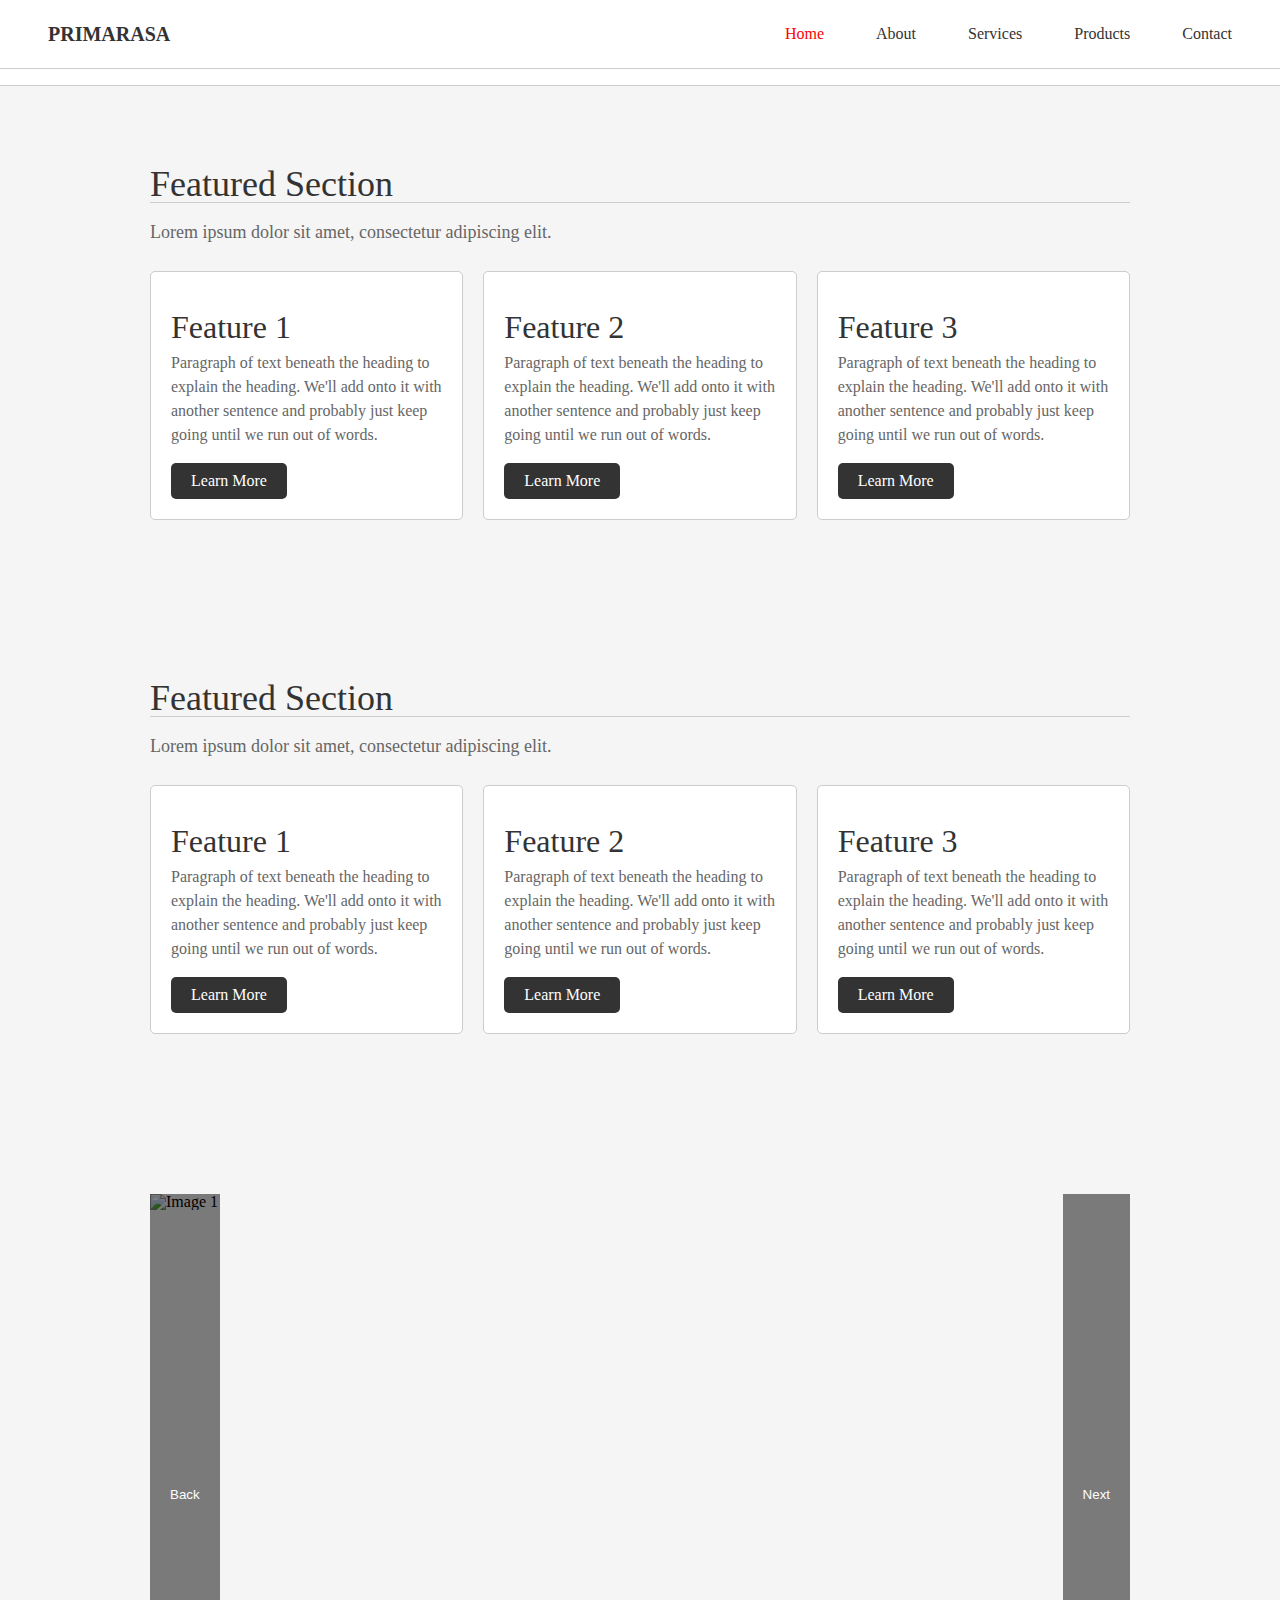
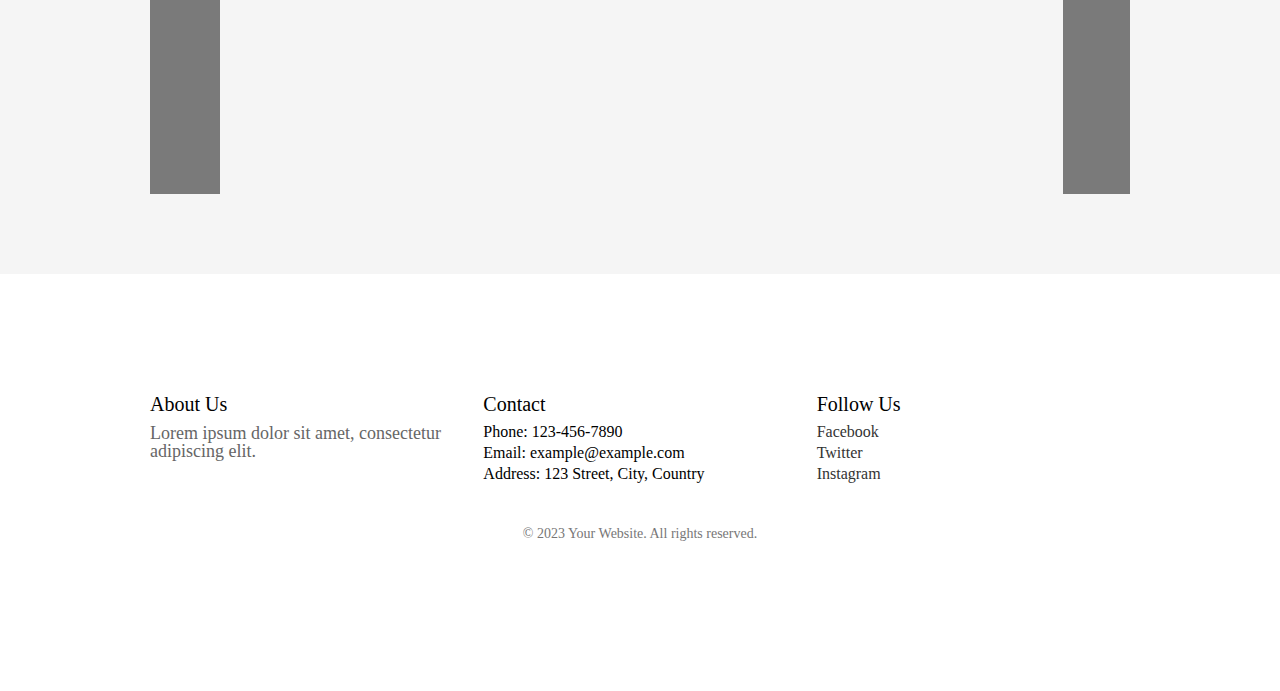
==== index.html @ 924fdeb0 "Added homepage and about page" ====
<!DOCTYPE html>
<html lang="en">
<head>
  <meta charset="UTF-8">
  <meta http-equiv="X-UA-Compatible" content="IE=edge">
  <meta name="viewport" content="width=device-width, initial-scale=1.0">
  <link rel="stylesheet" href="./css/reset.css">
  <link rel="stylesheet" href="./css/styles.css">
  <title>Primarasa - Bakery & Pastry Since 1986</title>
</head>
<body>
  <nav class="navbar">
    <a class="navbar-logo" href="index.html">Primarasa</a>
    <ul>
      <li><a href="index.html">Home</a></li>
      <li><a href="./public/about.html">About</a></li>
      <li class="dropdown">
        <a href="#" class="dropdown-toggle" data-dropdown="menu1">Services</a>
        <div id="menu1" class="dropdown-content">
          <a href="#">Service 1</a>
          <a href="#">Service 2</a>
          <a href="#">Service 3</a>
        </div>
      </li>
      <li class="dropdown">
        <a href="#" class="dropdown-toggle" data-dropdown="menu2">Products</a>
        <div id="menu2" class="dropdown-content">
          <a href="#">Product 1</a>
          <a href="#">Product 2</a>
          <a href="#">Product 3</a>
        </div>
      </li>
      <li><a href="#">Contact</a></li>
    </ul>
    <div class="navbar-toggle">
      <span class="hamburger-icon" data-dropdown="menu3">&#9776;</span>
    </div>
    <div id="menu3" class="sidebar">
      <div class="sidebar-header">
        <a class="navbar-logo" href="#">Primarasa</a>
        <div class="navbar-toggle">
          <span class="hamburger-icon" data-dropdown="menu3">&times;</span>
        </div>
      </div>
      <ul>
        <li><a href="index.html">Home</a></li>
        <li><a href="./public/about.html">About</a></li>
        <li class="dropdown">
          <a href="#" class="dropdown-toggle" data-dropdown="menu4">Services</a>
          <div id="menu4" class="dropdown-content">
            <a href="#">Service 1</a>
            <a href="#">Service 2</a>
            <a href="#">Service 3</a>
          </div>
        </li>
        <li class="dropdown">
          <a href="#" class="dropdown-toggle" data-dropdown="menu5">Products</a>
          <div id="menu5" class="dropdown-content">
            <a href="#">Product 1</a>
            <a href="#">Product 2</a>
            <a href="#">Product 3</a>
          </div>
        </li>
        <li><a href="#">Contact</a></li>
      </ul>
    </div>
    <div class="off-canvas-backdrop"></div>
  </nav>
  
  <header class="hero-main">
    <div class="hero-content">
      <img src="https://images.tokopedia.net/img/cache/1200/BgtCLw/2021/2/8/c75ee833-b52e-4896-9f92-e056d6e3d5ec.jpg.webp?ect=4g" alt="" width="100%">
    </div>
  </header>
  
  <section class="featured">
    <div class="container">
      <h2>Featured Section</h2>
      <p>Lorem ipsum dolor sit amet, consectetur adipiscing elit.</p>
      
      <div class="features">
        <div class="feature">
          <img src="https://lh3.googleusercontent.com/u/0/drive-viewer/AFGJ81qc4pujYxbCPVZnRxD5P8umbTnAYpby5znCToqYrdC-KS8hP-ahbTEcOyW-k0RCCIKRbz9NAb8EruG21DTFJDgPr8Tw=w2486-h1500" alt="">
          <h3>Feature 1</h3>
          <p>Paragraph of text beneath the heading to explain the heading. We'll add onto it with another sentence and probably just keep going until we run out of words.</p>
          <a href="#" class="btn">Learn More</a>
        </div>
        <div class="feature">
          <img src="https://lh3.google.com/u/0/d/1FBrJnxvM7X_oGpcRp8sDLv17hNxdRBRO=w2486-h1500-iv2" alt="">
          <h3>Feature 2</h3>
          <p>Paragraph of text beneath the heading to explain the heading. We'll add onto it with another sentence and probably just keep going until we run out of words.</p>
          <a href="#" class="btn">Learn More</a>
        </div>
        <div class="feature">
          <img src="https://lh3.google.com/u/0/d/1nt_GOTtl8cL1nrjYyyA0d4Zu1_iz83Qb=w1414-h1500-iv2" alt="">
          <h3>Feature 3</h3>
          <p>Paragraph of text beneath the heading to explain the heading. We'll add onto it with another sentence and probably just keep going until we run out of words.</p>
          <a href="#" class="btn">Learn More</a>
        </div>
      </div>
    </div>
  </section>
  
  <section class="featured">
    <div class="container">
      <h2>Featured Section</h2>
      <p>Lorem ipsum dolor sit amet, consectetur adipiscing elit.</p>
      
      <div class="features">
        <div class="feature">
          <img src="https://lh3.googleusercontent.com/u/0/drive-viewer/AFGJ81qc4pujYxbCPVZnRxD5P8umbTnAYpby5znCToqYrdC-KS8hP-ahbTEcOyW-k0RCCIKRbz9NAb8EruG21DTFJDgPr8Tw=w2486-h1500" alt="">
          <h3>Feature 1</h3>
          <p>Paragraph of text beneath the heading to explain the heading. We'll add onto it with another sentence and probably just keep going until we run out of words.</p>
          <a href="#" class="btn">Learn More</a>
        </div>
        <div class="feature">
          <img src="https://lh3.google.com/u/0/d/1FBrJnxvM7X_oGpcRp8sDLv17hNxdRBRO=w2486-h1500-iv2" alt="">
          <h3>Feature 2</h3>
          <p>Paragraph of text beneath the heading to explain the heading. We'll add onto it with another sentence and probably just keep going until we run out of words.</p>
          <a href="#" class="btn">Learn More</a>
        </div>
        <div class="feature">
          <img src="https://lh3.google.com/u/0/d/1nt_GOTtl8cL1nrjYyyA0d4Zu1_iz83Qb=w1414-h1500-iv2" alt="">
          <h3>Feature 3</h3>
          <p>Paragraph of text beneath the heading to explain the heading. We'll add onto it with another sentence and probably just keep going until we run out of words.</p>
          <a href="#" class="btn">Learn More</a>
        </div>
      </div>
    </div>
  </section>

  <section style="background-color: #f5f5f5;">
    <div class="container">
      <div class="carousel">
        <div class="carousel-container">
          <div class="carousel-slide">
            <img src="https://lh3.google.com/u/0/d/11k1R8T8xxQuvGsBTJoqKsDK3LxUMPCwA=w1414-h1500-iv2" alt="Image 1">
          </div>
          <div class="carousel-slide">
            <img src="https://lh3.google.com/u/0/d/14cB4i1BWHUAeXTtTZUElqtcWj5V0n4S5=w1414-h1500-iv1" alt="Image 2">
          </div>
          <div class="carousel-slide">
            <img src="https://lh3.google.com/u/0/d/1OXYj1sm_xe4oahOLHX4TYsv3e3MJKu4E=w1414-h1500-iv2" alt="Image 3">
          </div>
        </div>
        <button class="prev-button">Back</button>
        <button class="next-button">Next</button>
      </div>
    </div>
  </section>

  <footer>
    <div class="container">
      <div class="features">
        <div class="footer-item">
          <h3>About Us</h3>
          <p>Lorem ipsum dolor sit amet, consectetur adipiscing elit.</p>
        </div>
        <div class="footer-item">
          <h3>Contact</h3>
          <ul>
            <li>Phone: 123-456-7890</li>
            <li>Email: example@example.com</li>
            <li>Address: 123 Street, City, Country</li>
          </ul>
        </div>
        <div class="footer-item">
          <h3>Follow Us</h3>
          <ul>
            <li><a href="#">Facebook</a></li>
            <li><a href="#">Twitter</a></li>
            <li><a href="#">Instagram</a></li>
          </ul>
        </div>
      </div>
      <div class="footer-bottom">
        <p>&copy; 2023 Your Website. All rights reserved.</p>
      </div>
    </div>
  </footer>
  

  <script src="./js/dropdown.js"></script>
  <script src="./js/hamburger.js"></script>
  <script src="./js/carousel.js"></script>
  <script src="./js/navlink-color.js"></script>
</body>
</html>
---- css/styles.css ----
/* Border box */
* {
    box-sizing: border-box;
}

/* Button styles */
.btn {
  display: inline-block;
  padding: 10px 20px;
  background-color: #333;
  color: #fff;
  text-decoration: none;
  border-radius: 5px;
  font-size: 16px;
}

.btn:hover {
  background-color: #555;
}

/* Image styles */
img {
  width: 100%;
  height: auto;
}

/* Navbar styles */
.navbar {
    padding: 10px 32px;
    background-color: #fff;
    border-bottom: 1px solid #ccc;
    display: flex;
    justify-content: space-between;
    align-items: center;
}

.navbar-logo {
  padding: 14px 16px;
  font-size: 20px;
  font-weight: bold;
  text-transform: uppercase;
  text-decoration: none;
  color: #333 !important;
}

.navbar > ul {
    list-style-type: none;
    margin: 0;
    padding: 0;
    display: flex;
    align-items: center;
}

.navbar > ul li {
  margin-right: 20px;
}

.navbar > ul li:last-child {
  margin-right: 0;
}

.navbar > ul li a {
    display: block;
    color: #333;
    text-align: center;
    padding: 14px 16px;
    text-decoration: none;
}

.navbar > ul li a:hover {
    background-color: #ddd;
}

/* Dropdown menu styles */
.dropdown {
    position: relative;
}

.dropdown-content {
  left: 0;
  right: 0;
  position: absolute;
  display: none;
  background-color: #fff;
  border: 1px solid #ddd;
  min-width: 160px;
  z-index: 1;
}

.dropdown-content a {
    display: block;
    color: #333;
    text-align: center;
    padding: 14px 16px;
    text-decoration: none;
}

.dropdown-content.active {
    display: block;
}

/* Burger styles */
.navbar-toggle {
  display: none;
  padding: 10px 10px;
}

.navbar-toggle:hover {
  background-color: #ddd;
}

.hamburger-icon {
  cursor: pointer;
}

/* Sidebar menu styles */
.sidebar {
  padding: 10px;
  background-color: #fff;
  border-right: 1px solid #ccc;
  display: flex;
  flex-direction: column;
  position: fixed;
  top: 0;
  left: -250px;
  width: 250px;
  height: 100%;
  z-index: 2;
  background-color: #fff;
}

.sidebar-header {
  display: flex;
  justify-content: space-between;
  align-items: center;
}

.sidebar ul {
  list-style: none;
  margin: 0;
  padding: 0;
  display: flex;
  flex-direction: column;
}

.sidebar ul li {
  padding: 10px;
}

.sidebar ul li a {
    display: block;
    color: #333;
    text-align: center;
    padding: 14px 16px;
    text-decoration: none;
}

.sidebar ul li a:hover {
    background-color: #ddd;
}

.sidebar.show {
  left: 0;
}

body.sidebar-active {
  overflow: hidden;
}

/* Backdrop styles */
.off-canvas-backdrop {
  position: fixed;
  top: 0;
  left: 0;
  width: 100%;
  height: 100%;
  background-color: rgba(0, 0, 0, 0.5);
  z-index: 1;
  display: none;
  pointer-events: none; /* Initially disable mouse events */
}

body.sidebar-active .off-canvas-backdrop {
  display: block;
  pointer-events: auto; /* Enable mouse events when navbar is active */
}

/* Hero styles */
.hero-main {
  background-color: #fff;
  border-bottom: 1px solid #ccc;
}

.hero {
  background-color: #fff;
  background-image: linear-gradient(rgba(255, 255, 255, 0.85), rgba(255, 255, 255, 0.85)), url("https://lh3.google.com/u/0/d/14Si05i2Z3oeXtsWQs8iAOzKDtFguVzVX=w1414-h1500-iv2");
  background-size: cover;
  background-position: center;
  border-bottom: 1px solid #ccc;
  padding: 80px;
  text-align: center;
}

.hero-content {
  max-width: 600px;
  margin: 0 auto;
}

.hero h1 {
  font-size: 36px;
  color: #333;
  margin-bottom: 20px;
}

.hero p {
  font-size: 18px;
  color: #666;
  margin-bottom: 30px;
}

/* Features styles */
.featured {
  background-color: #f5f5f5;
}

.container {
  max-width: 1320px;
  padding: 80px;
  margin: 0 auto;
}

.container h2 {
  font-size: 36px;
  color: #333;
  margin-bottom: 20px;
  border-bottom: 1px solid #ccc;
}

.container p {
  font-size: 18px;
  color: #666;
  margin-bottom: 30px;
}

.features {
  display: grid;
  grid-template: 1fr / repeat(3, 1fr);
  gap: 20px;
}

.feature {
  padding: 20px;
  background-color: #fff;
  border-radius: 5px;
  border: 1px solid #ccc;
}

.feature img {
  margin-bottom: 16px;
}

.feature h3 {
  font-size: 32px;
  color: #333;
  margin-bottom: 8px;
}

.feature p {
  font-size: 16px;
  line-height: 24px;
  color: #666;
  margin-bottom: 16px;
}

@media screen and (max-width: 767px) {
  .navbar > ul {
    display: none;
  }
  .navbar-toggle {
    display: block;
  }
  .container {
    max-width: 540px;
  }
  .features {
    grid-template: repeat(3, 1fr) / 1fr;
  }
}

@media screen and (min-width: 768px) {
  .navbar > ul {
    display: none;
  }
  .navbar-toggle {
    display: block;
  }
  .container {
    max-width: 720px;
  }
  .features {
    grid-template: repeat(3, 1fr) / 1fr;
  }
}

@media screen and (min-width: 992px) {
  .navbar > ul {
    display: none;
  }
  .navbar-toggle {
    display: block;
  }
  .container {
    max-width: 960px;
  }
  .features {
    grid-template: 1fr / repeat(3, 1fr);
  }
}

@media screen and (min-width: 1200px) {
  .navbar > ul {
    display: flex;
  }
  .navbar-toggle {
    display: none;
  }
  .container {
    max-width: 1140px;
  }
  .features {
    grid-template: 1fr / repeat(3, 1fr);
  }
}

@media screen and (min-width: 1400px) {
  .navbar > ul {
    display: flex;
  }
  .navbar-toggle {
    display: none;
  }
  .container {
    max-width: 1320px;
  }
  .features {
    grid-template: 1fr / repeat(3, 1fr);
  }
}

/* Carousel styles */
.carousel {
  width: 100%;
  height: 600px; /* Adjust the height as needed */
  position: relative;
  overflow: hidden;
}

.carousel-container {
  width: 100%;
  height: 100%;
  display: flex;
}

.carousel-slide {
  flex: 0 0 100%; /* Each slide takes 100% width */
  display: none;
}

.carousel-slide:first-child {
  display: block; /* Show the first slide by default */
}

.carousel-slide img {
  width: 100%;
  height: 100%;
  object-fit: cover;
}

.prev-button,
.next-button {
  position: absolute;
  top: 0;
  background-color: rgba(0, 0, 0, 0.5);
  color: #fff;
  padding: 10px 20px;
  height: 100%;
  border: none;
  cursor: pointer;
}

.prev-button {
  left: 0;
}

.next-button {
  right: 0;
}

/* Footer styles */
footer {
  background-color: #fff;
  padding: 40px 20px;
}

.footer-item h3 {
  font-size: 20px;
  margin-bottom: 10px;
}

.footer-item p {
  margin-bottom: 20px;
}

.footer-item ul {
  list-style: none;
  padding: 0;
}

.footer-item ul li {
  margin-bottom: 5px;
}

.footer-item ul li a {
  text-decoration: none;
  color: #333;
}

.footer-bottom {
  text-align: center;
  margin-top: 40px;
}

.footer-bottom p {
  font-size: 14px;
  color: #777;
}
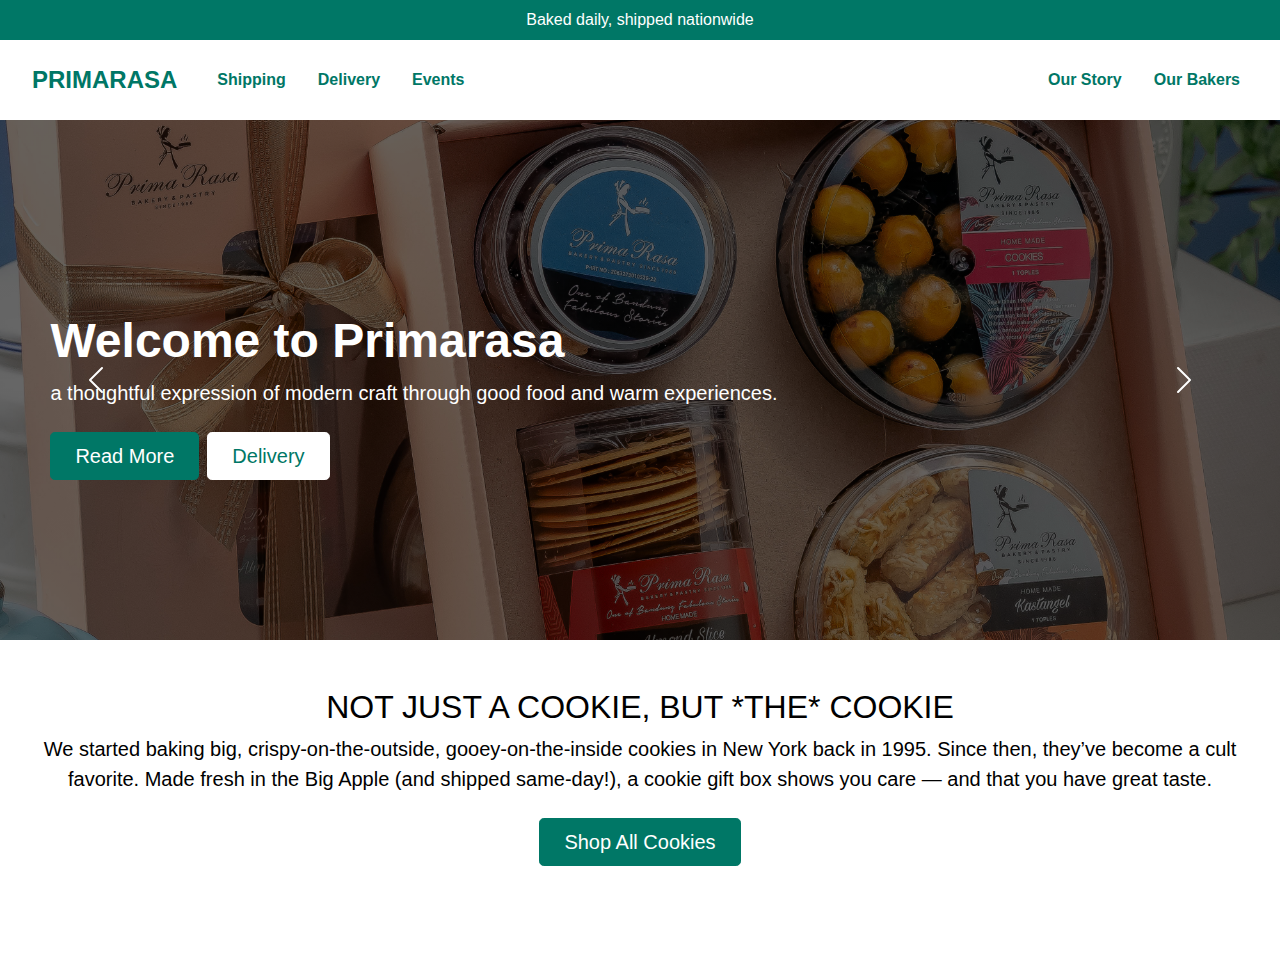
==== commit ac2867c5: "Remade the whole thing with my new framework" ====
--- a/index.html
+++ b/index.html
@@ -4,185 +4,112 @@
   <meta charset="UTF-8">
   <meta http-equiv="X-UA-Compatible" content="IE=edge">
   <meta name="viewport" content="width=device-width, initial-scale=1.0">
-  <link rel="stylesheet" href="./css/reset.css">
-  <link rel="stylesheet" href="./css/styles.css">
-  <title>Primarasa - Bakery & Pastry Since 1986</title>
+  <title>Primarasa Bakery & Pastries | Home</title>
+  <link rel="stylesheet" href="./css/normalize.css">
+  <link rel="stylesheet" href="./css/base.css">
+  <link rel="stylesheet" href="./css/components.css">
+  <link rel="stylesheet" href="./css/queries.css">
 </head>
 <body>
-  <nav class="navbar">
-    <a class="navbar-logo" href="index.html">Primarasa</a>
-    <ul>
-      <li><a href="index.html">Home</a></li>
-      <li><a href="./public/about.html">About</a></li>
-      <li class="dropdown">
-        <a href="#" class="dropdown-toggle" data-dropdown="menu1">Services</a>
-        <div id="menu1" class="dropdown-content">
-          <a href="#">Service 1</a>
-          <a href="#">Service 2</a>
-          <a href="#">Service 3</a>
+  <header>
+    <section>
+      <div class="global-banner" id="carousel1">
+        <div class="carousel-container">
+          <div href="#" class="carousel-item show">
+            <div class="global-banner-item-container">
+              <a href="#">Baked daily, shipped nationwide</a>
+            </div>
+          </div>
+          <div href="#" class="carousel-item">
+            <div class="global-banner-item-container">
+              <a href="#">Order your gift boxes today</a>
+            </div>
+          </div>
         </div>
-      </li>
-      <li class="dropdown">
-        <a href="#" class="dropdown-toggle" data-dropdown="menu2">Products</a>
-        <div id="menu2" class="dropdown-content">
-          <a href="#">Product 1</a>
-          <a href="#">Product 2</a>
-          <a href="#">Product 3</a>
+        <div class="prev-button"></div>
+        <div class="next-button"></div>
+      </div>
+    </section>
+    <nav class="navbar">
+      <a href="#" class="navbar-brand">PRIMARASA</a>
+      <svg xmlns="http://www.w3.org/2000/svg" width="2.5rem" height="2.5rem" fill="#076" viewBox="0 0 16 16" class="navbar-toggler">
+        <path fill-rule="evenodd" d="M2.5 12a.5.5 0 0 1 .5-.5h10a.5.5 0 0 1 0 1H3a.5.5 0 0 1-.5-.5zm0-4a.5.5 0 0 1 .5-.5h10a.5.5 0 0 1 0 1H3a.5.5 0 0 1-.5-.5zm0-4a.5.5 0 0 1 .5-.5h10a.5.5 0 0 1 0 1H3a.5.5 0 0 1-.5-.5z"/>
+      </svg>
+      <div class="navbar-collapse">
+          <a href="#" class="nav-link">Shipping</a>
+          <a href="#" class="nav-link">Delivery</a>
+          <a href="#" class="nav-link right">Events</a>
+          <a href="#" class="nav-link">Our Story</a>
+          <a href="#" class="nav-link">Our Bakers</a>
+      </div>
+    </nav>
+  </header>
+  <main>
+    <section class="carousel-anchor" id="carousel2">
+      <div class="carousel-container">
+        <div class="bg-1 carousel-item show">
+          <div class="container hero">
+            <h1>Welcome to Primarasa</h1>
+            <p class="plead">a thoughtful expression of modern craft through good food and warm experiences.</p>
+            <div class="hero-button-container">
+                <button class="btn">Read More</button>
+                <button class="btn secondary">Delivery</button>
+            </div>
+          </div>
         </div>
-      </li>
-      <li><a href="#">Contact</a></li>
-    </ul>
-    <div class="navbar-toggle">
-      <span class="hamburger-icon" data-dropdown="menu3">&#9776;</span>
-    </div>
-    <div id="menu3" class="sidebar">
-      <div class="sidebar-header">
-        <a class="navbar-logo" href="#">Primarasa</a>
-        <div class="navbar-toggle">
-          <span class="hamburger-icon" data-dropdown="menu3">&times;</span>
+        <div class="bg-2 carousel-item">
+          <div class="container hero">
+            <h1>Share our tastes? Come work with us.</h1>
+            <p class="plead">Say hello to Banana Pudding, a candle that transports you to the West Village with notes of fresh cardamom and strong smoked guaiac wood that are both nostalgic and indulgent.</p>
+            <div class="hero-button-container">
+                <button class="btn">Read More</button>
+                <button class="btn secondary">See Open Positions</button>
+            </div>
+          </div>
+        </div>
+        <div class="bg-3 carousel-item">
+          <div class="container hero">
+            <h1>Send Dad Desserts He'll Love!</h1>
+            <p class="plead">Father's Day treats are here! Our world-famous desserts, featuring the limited-time Dad Bod Dessert Bundle, will delight any Dad.</p>
+            <div class="hero-button-container">
+                <button class="btn">Read More</button>
+                <button class="btn secondary">Shop Now</button>
+            </div>
+          </div>
         </div>
       </div>
-      <ul>
-        <li><a href="index.html">Home</a></li>
-        <li><a href="./public/about.html">About</a></li>
-        <li class="dropdown">
-          <a href="#" class="dropdown-toggle" data-dropdown="menu4">Services</a>
-          <div id="menu4" class="dropdown-content">
-            <a href="#">Service 1</a>
-            <a href="#">Service 2</a>
-            <a href="#">Service 3</a>
+      <svg xmlns="http://www.w3.org/2000/svg" width="2rem" height="2rem" fill="#fff" viewBox="0 0 16 16" class="prev-button">
+        <path fill-rule="evenodd" d="M11.354 1.646a.5.5 0 0 1 0 .708L5.707 8l5.647 5.646a.5.5 0 0 1-.708.708l-6-6a.5.5 0 0 1 0-.708l6-6a.5.5 0 0 1 .708 0z"/>
+      </svg>
+      <svg xmlns="http://www.w3.org/2000/svg" width="2rem" height="2rem" fill="#fff" viewBox="0 0 16 16" class="next-button">
+          <path fill-rule="evenodd" d="M4.646 1.646a.5.5 0 0 1 .708 0l6 6a.5.5 0 0 1 0 .708l-6 6a.5.5 0 0 1-.708-.708L10.293 8 4.646 2.354a.5.5 0 0 1 0-.708z"/>
+      </svg>
+    </section>
+    <section>
+      <div class="container jumbotron">
+        <h2>NOT JUST A COOKIE, BUT *THE* COOKIE</h2>
+        <p class="plead">We started baking big, crispy-on-the-outside, gooey-on-the-inside cookies in New York back in 1995. Since then, they’ve become a cult favorite. Made fresh in the Big Apple (and shipped same-day!), a cookie gift box shows you care — and that you have great taste.</p>
+        <button class="btn">Shop All Cookies</button>
+      </div>
+    </section>
+    <section>
+      <div class="container collection">
+        <div class="carousel-anchor" id="carousel3">
+          <div class="carousel-container">
+            <div href="#" class="carousel-item show">
+              <!-- grid container here like in swat feature -->
+            </div>
+            <div href="#" class="carousel-item">
+              <!-- grid container here like in swat feature -->
+            </div>
           </div>
-        </li>
-        <li class="dropdown">
-          <a href="#" class="dropdown-toggle" data-dropdown="menu5">Products</a>
-          <div id="menu5" class="dropdown-content">
-            <a href="#">Product 1</a>
-            <a href="#">Product 2</a>
-            <a href="#">Product 3</a>
-          </div>
-        </li>
-        <li><a href="#">Contact</a></li>
-      </ul>
-    </div>
-    <div class="off-canvas-backdrop"></div>
-  </nav>
-  
-  <header class="hero-main">
-    <div class="hero-content">
-      <img src="https://images.tokopedia.net/img/cache/1200/BgtCLw/2021/2/8/c75ee833-b52e-4896-9f92-e056d6e3d5ec.jpg.webp?ect=4g" alt="" width="100%">
-    </div>
-  </header>
-  
-  <section class="featured">
-    <div class="container">
-      <h2>Featured Section</h2>
-      <p>Lorem ipsum dolor sit amet, consectetur adipiscing elit.</p>
-      
-      <div class="features">
-        <div class="feature">
-          <img src="https://lh3.googleusercontent.com/u/0/drive-viewer/AFGJ81qc4pujYxbCPVZnRxD5P8umbTnAYpby5znCToqYrdC-KS8hP-ahbTEcOyW-k0RCCIKRbz9NAb8EruG21DTFJDgPr8Tw=w2486-h1500" alt="">
-          <h3>Feature 1</h3>
-          <p>Paragraph of text beneath the heading to explain the heading. We'll add onto it with another sentence and probably just keep going until we run out of words.</p>
-          <a href="#" class="btn">Learn More</a>
-        </div>
-        <div class="feature">
-          <img src="https://lh3.google.com/u/0/d/1FBrJnxvM7X_oGpcRp8sDLv17hNxdRBRO=w2486-h1500-iv2" alt="">
-          <h3>Feature 2</h3>
-          <p>Paragraph of text beneath the heading to explain the heading. We'll add onto it with another sentence and probably just keep going until we run out of words.</p>
-          <a href="#" class="btn">Learn More</a>
-        </div>
-        <div class="feature">
-          <img src="https://lh3.google.com/u/0/d/1nt_GOTtl8cL1nrjYyyA0d4Zu1_iz83Qb=w1414-h1500-iv2" alt="">
-          <h3>Feature 3</h3>
-          <p>Paragraph of text beneath the heading to explain the heading. We'll add onto it with another sentence and probably just keep going until we run out of words.</p>
-          <a href="#" class="btn">Learn More</a>
+          <div class="prev-button"></div>
+          <div class="next-button"></div>
         </div>
       </div>
-    </div>
-  </section>
-  
-  <section class="featured">
-    <div class="container">
-      <h2>Featured Section</h2>
-      <p>Lorem ipsum dolor sit amet, consectetur adipiscing elit.</p>
-      
-      <div class="features">
-        <div class="feature">
-          <img src="https://lh3.googleusercontent.com/u/0/drive-viewer/AFGJ81qc4pujYxbCPVZnRxD5P8umbTnAYpby5znCToqYrdC-KS8hP-ahbTEcOyW-k0RCCIKRbz9NAb8EruG21DTFJDgPr8Tw=w2486-h1500" alt="">
-          <h3>Feature 1</h3>
-          <p>Paragraph of text beneath the heading to explain the heading. We'll add onto it with another sentence and probably just keep going until we run out of words.</p>
-          <a href="#" class="btn">Learn More</a>
-        </div>
-        <div class="feature">
-          <img src="https://lh3.google.com/u/0/d/1FBrJnxvM7X_oGpcRp8sDLv17hNxdRBRO=w2486-h1500-iv2" alt="">
-          <h3>Feature 2</h3>
-          <p>Paragraph of text beneath the heading to explain the heading. We'll add onto it with another sentence and probably just keep going until we run out of words.</p>
-          <a href="#" class="btn">Learn More</a>
-        </div>
-        <div class="feature">
-          <img src="https://lh3.google.com/u/0/d/1nt_GOTtl8cL1nrjYyyA0d4Zu1_iz83Qb=w1414-h1500-iv2" alt="">
-          <h3>Feature 3</h3>
-          <p>Paragraph of text beneath the heading to explain the heading. We'll add onto it with another sentence and probably just keep going until we run out of words.</p>
-          <a href="#" class="btn">Learn More</a>
-        </div>
-      </div>
-    </div>
-  </section>
-
-  <section style="background-color: #f5f5f5;">
-    <div class="container">
-      <div class="carousel">
-        <div class="carousel-container">
-          <div class="carousel-slide">
-            <img src="https://lh3.google.com/u/0/d/11k1R8T8xxQuvGsBTJoqKsDK3LxUMPCwA=w1414-h1500-iv2" alt="Image 1">
-          </div>
-          <div class="carousel-slide">
-            <img src="https://lh3.google.com/u/0/d/14cB4i1BWHUAeXTtTZUElqtcWj5V0n4S5=w1414-h1500-iv1" alt="Image 2">
-          </div>
-          <div class="carousel-slide">
-            <img src="https://lh3.google.com/u/0/d/1OXYj1sm_xe4oahOLHX4TYsv3e3MJKu4E=w1414-h1500-iv2" alt="Image 3">
-          </div>
-        </div>
-        <button class="prev-button">Back</button>
-        <button class="next-button">Next</button>
-      </div>
-    </div>
-  </section>
-
-  <footer>
-    <div class="container">
-      <div class="features">
-        <div class="footer-item">
-          <h3>About Us</h3>
-          <p>Lorem ipsum dolor sit amet, consectetur adipiscing elit.</p>
-        </div>
-        <div class="footer-item">
-          <h3>Contact</h3>
-          <ul>
-            <li>Phone: 123-456-7890</li>
-            <li>Email: example@example.com</li>
-            <li>Address: 123 Street, City, Country</li>
-          </ul>
-        </div>
-        <div class="footer-item">
-          <h3>Follow Us</h3>
-          <ul>
-            <li><a href="#">Facebook</a></li>
-            <li><a href="#">Twitter</a></li>
-            <li><a href="#">Instagram</a></li>
-          </ul>
-        </div>
-      </div>
-      <div class="footer-bottom">
-        <p>&copy; 2023 Your Website. All rights reserved.</p>
-      </div>
-    </div>
-  </footer>
-  
-
-  <script src="./js/dropdown.js"></script>
-  <script src="./js/hamburger.js"></script>
+    </section>
+  </main>
+  <script src="./js/navbar-collapse.js"></script>
   <script src="./js/carousel.js"></script>
-  <script src="./js/navlink-color.js"></script>
 </body>
 </html>--- a/css/base.css
+++ b/css/base.css
@@ -0,0 +1,51 @@
+* {
+    box-sizing: border-box;
+    margin: 0;
+    padding: 0;
+    border: 0;
+    line-height: 1.5;
+    font-family: sans-serif;
+}
+
+img, svg {
+    display: block;
+}
+
+a {
+    color: #06f;
+    text-decoration: underline;
+}
+
+h1, h2, h3, h4, h5, h6 {
+    margin: 0 0 0.5rem 0;
+    font-weight: 500;
+    line-height: 1.2;
+}
+
+h1 {
+    font-size: min(calc(1.375rem + 1.5vw), 2.5rem);
+}
+
+h2 {
+    font-size: min(calc(1.325rem + .9vw), 2rem);
+}
+
+h3 {
+    font-size: min(calc(1.3rem + .6vw), 1.75rem);
+}
+
+h4 {
+    font-size: min(calc(1.275rem + .3vw), 1.5rem);
+}
+
+h5 {
+    font-size: 1.25rem;
+}
+
+h6 {
+    font-size: 1rem;
+}
+
+p {
+    margin-bottom: 1rem;
+}--- a/css/components.css
+++ b/css/components.css
@@ -0,0 +1,235 @@
+.container {
+    width: min(94vw, 1320px);
+    margin: 0 auto;
+    padding: 0 0.75rem;
+}
+
+.btn {
+    cursor: pointer;
+    color: #fff;
+    background-color: #076;
+    border: 1px solid #076;
+    text-decoration: none;
+    padding: 0.5rem 1.5rem;
+    line-height: 1.5;
+    font-size: 1.25rem;
+    border-radius: 0.3rem;
+}
+
+.btn.secondary {
+    background-color: #fff;
+    border-color: #fff;
+    color: #076;
+} 
+
+/* carousel */
+.carousel-anchor {
+    position: relative;
+    overflow: hidden;
+}
+
+.carousel-container {
+    display: flex;
+}
+
+.carousel-container.slide-right {
+    transform: translateX(100%);
+    transition: transform .6s ease-in-out;
+    flex-direction: row-reverse;
+}
+
+.carousel-container.slide-left {
+    transform: translateX(-100%);
+    transition: transform .6s ease-in-out;
+    flex-direction: row;
+}
+
+.carousel-item {
+    display: none;
+    flex: 0 0 100%;
+    order: 0;
+}
+
+.carousel-item.lead {
+    order: 1;
+}
+
+.carousel-item.show {
+    display: block;
+}
+
+.prev-button {
+    position: absolute;
+    top: 0;
+    bottom: 0;
+    z-index: 1;
+    margin: auto 0;
+    width: 15%;
+    cursor: pointer;
+}
+
+.next-button {
+    position: absolute;
+    top: 0;
+    bottom: 0;
+    right: 0;
+    z-index: 1;
+    margin: auto 0;
+    width: 15%;
+    cursor: pointer;
+}
+
+/* global banner */
+.global-banner {
+    background-color: #076;
+    padding: 0.5rem 0;
+    position: relative;
+    overflow: hidden;
+}
+
+.global-banner a {
+    display: block;
+    color: #fff;
+    text-decoration: none;
+    text-align: center;
+}
+
+.global-banner .prev-button, .global-banner .next-button {
+    pointer-events: none;
+    cursor: none;
+}
+
+.global-banner-item-container {
+    display: flex;
+    justify-content: center;
+}
+
+/* navbar */
+.navbar {
+    padding: 1rem 2rem;
+    background-color: #fff;
+    display: flex;
+    align-items: center;
+    justify-content: space-between;
+    flex-wrap: wrap;
+    column-gap: 2rem;
+}
+
+.navbar-brand {
+    font-size: 1.5rem;
+    line-height: 3rem;
+    white-space: nowrap;
+    text-decoration: none;
+    font-weight: 700;
+    display: block;
+    color: #076;
+}
+
+.navbar-toggler {
+    cursor: pointer;
+}
+
+.navbar-collapse {
+    gap: 0 1rem;
+    height: 0;
+    display: none;
+    flex: 1 0 100%;
+    overflow: hidden;
+    -webkit-transition: height 0.35s ease;
+    -moz-transition: height 0.35s ease;
+    -ms-transition: height 0.35s ease;
+    -o-transition: height 0.35s ease;
+    transition: height 0.35s ease;
+    flex-direction: column;
+}
+
+.navbar-collapse.show {
+    display: flex;
+  }
+
+.nav-link {
+    font-weight: 700;
+    padding: 0.5rem;
+    text-decoration: none;
+    color: #076;
+}
+
+.nav-link.right {
+    margin-right: 0;
+}
+
+/* hero */
+.hero {
+    height: 40vh;
+    margin-bottom: 10rem;
+    display: flex;
+    flex-direction: column;
+    justify-content: flex-end;
+    align-items: flex-start;
+    color: #fff;
+}
+
+.hero.show {
+    display: flex;
+}
+
+.hero-background .prev-button {
+    /* width: 5%; */
+    margin-bottom: 1rem;
+    right: 50%;
+}
+
+.hero-background .next-button {
+    /* width: 5%; */
+    margin-bottom: 1rem;
+    left: 50%;
+}
+
+.bg-1 {
+    background: linear-gradient(rgba(0,0,0,0.6) 100%, rgba(0,0,0,0.6) 100%), url(../assets/hampers_kotak_harian.JPG) center center no-repeat scroll;
+    background-size: cover;
+}
+
+.bg-2 {
+    background: linear-gradient(rgba(0,0,0,0.6) 100%, rgba(0,0,0,0.6) 100%), url(../assets/hampers_kotak_harian_2.JPG) center center no-repeat scroll;
+    background-size: cover;
+}
+
+.bg-3 {
+    background: linear-gradient(rgba(0,0,0,0.6) 100%, rgba(0,0,0,0.6) 100%), url(../assets/hampers_kotak_harian_3.JPG) center center no-repeat scroll;
+    background-size: cover;
+}
+
+.hero-brand-icon {
+    margin: 0 auto 1.5rem auto;
+}
+
+.hero > h1 {
+    font-size: min(calc(1.425rem + 2.1vw), 3rem);
+    font-weight: 700;
+}
+
+.plead {
+    font-size: 1.25rem;
+    font-weight: 300;
+    margin-bottom: 1.5rem;
+}
+
+.hero-button-container {
+    display: flex;
+    flex-wrap: wrap;
+    justify-content: flex-start;
+    gap: 0.5rem;
+}
+
+.jumbotron {
+    display: flex;
+    flex-direction: column;
+    align-items: center;
+    text-align: center;
+    padding: 3rem 0;
+}
+
+.collection {
+    padding: 2rem 0;
+}
--- a/css/queries.css
+++ b/css/queries.css
@@ -0,0 +1,22 @@
+@media (min-width: 576px){
+}
+@media (min-width: 768px){
+}
+@media (min-width: 992px){
+    .navbar-toggler {
+        display: none;
+    }
+    .navbar-collapse {
+        display: flex;
+        height: 100% !important;
+        flex: 1 0 0;
+        flex-direction: row;
+    }
+    .nav-link.right {
+        margin-right: auto;
+    }
+}
+@media (min-width: 1200px){
+}
+@media (min-width: 1400px){
+}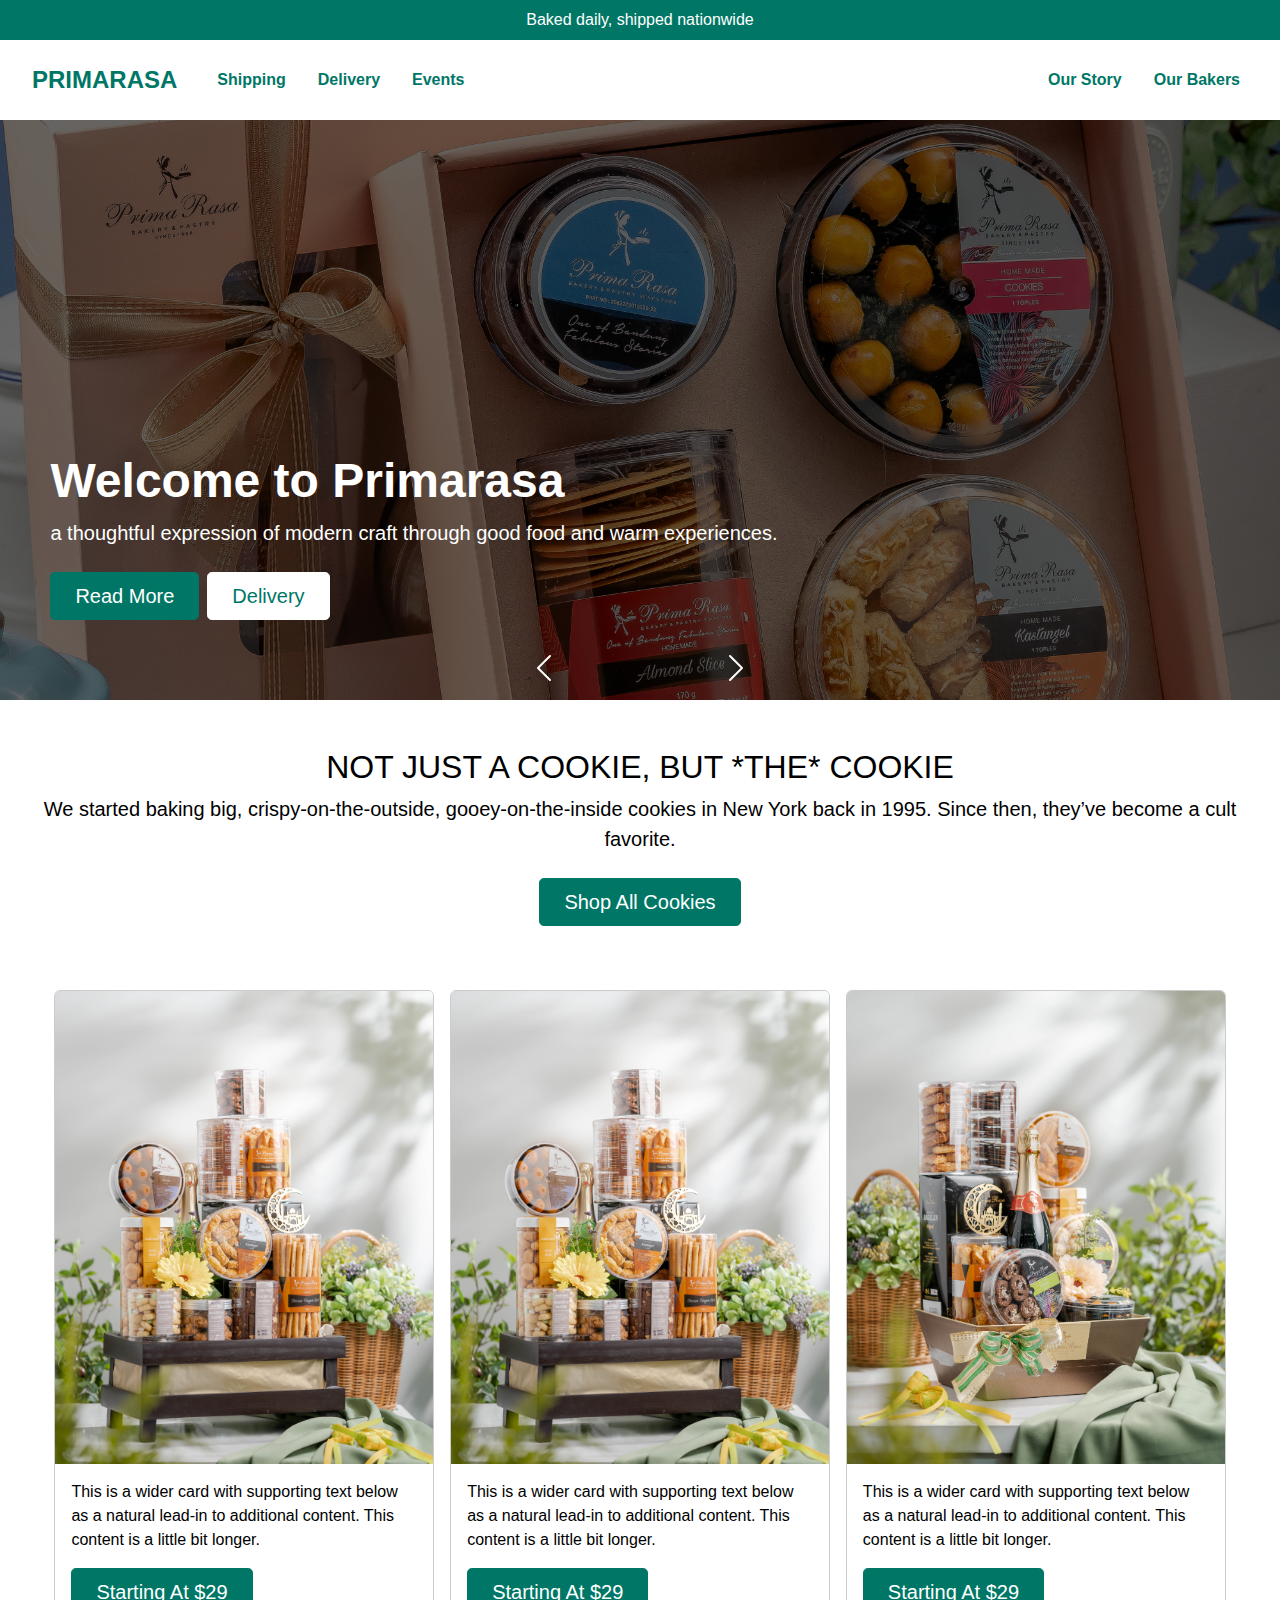
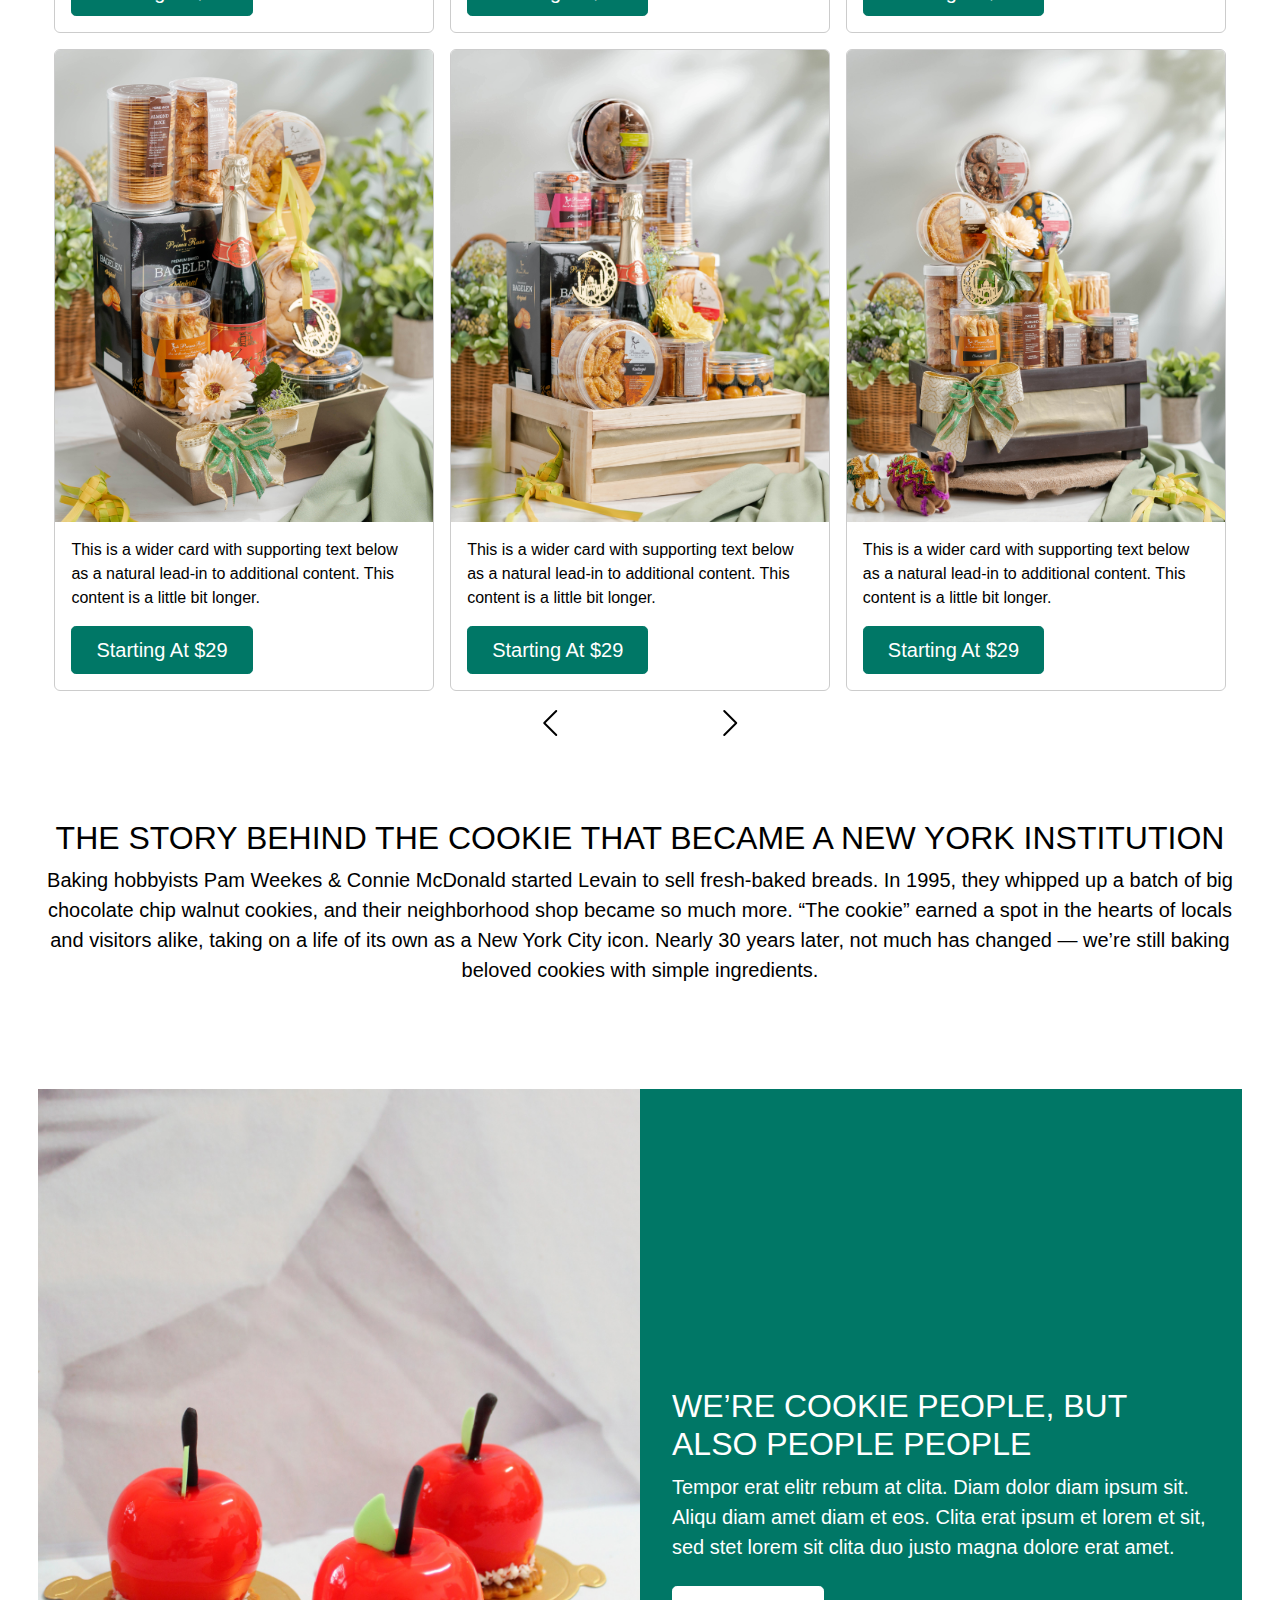
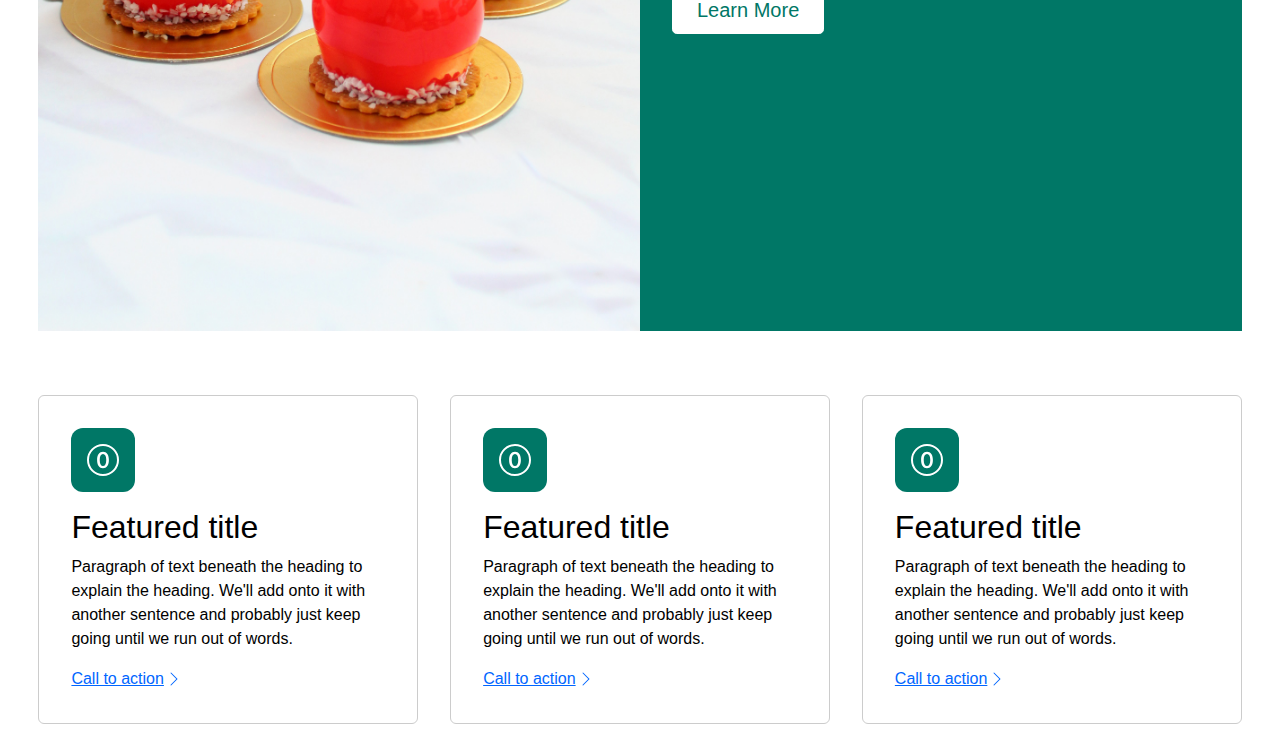
==== commit e87fe3fe: "Added featured, support and goods" ====
--- a/index.html
+++ b/index.html
@@ -30,6 +30,7 @@
         <div class="next-button"></div>
       </div>
     </section>
+    
     <nav class="navbar">
       <a href="#" class="navbar-brand">PRIMARASA</a>
       <svg xmlns="http://www.w3.org/2000/svg" width="2.5rem" height="2.5rem" fill="#076" viewBox="0 0 16 16" class="navbar-toggler">
@@ -60,7 +61,7 @@
         <div class="bg-2 carousel-item">
           <div class="container hero">
             <h1>Share our tastes? Come work with us.</h1>
-            <p class="plead">Say hello to Banana Pudding, a candle that transports you to the West Village with notes of fresh cardamom and strong smoked guaiac wood that are both nostalgic and indulgent.</p>
+            <p class="plead">Say hello to Banana Pudding, a candle that transports you to the West Village with notes of fresh cardamom and strong smoked guaiac wood.</p>
             <div class="hero-button-container">
                 <button class="btn">Read More</button>
                 <button class="btn secondary">See Open Positions</button>
@@ -85,26 +86,189 @@
           <path fill-rule="evenodd" d="M4.646 1.646a.5.5 0 0 1 .708 0l6 6a.5.5 0 0 1 0 .708l-6 6a.5.5 0 0 1-.708-.708L10.293 8 4.646 2.354a.5.5 0 0 1 0-.708z"/>
       </svg>
     </section>
+    
     <section>
       <div class="container jumbotron">
         <h2>NOT JUST A COOKIE, BUT *THE* COOKIE</h2>
-        <p class="plead">We started baking big, crispy-on-the-outside, gooey-on-the-inside cookies in New York back in 1995. Since then, they’ve become a cult favorite. Made fresh in the Big Apple (and shipped same-day!), a cookie gift box shows you care — and that you have great taste.</p>
+        <p class="plead">We started baking big, crispy-on-the-outside, gooey-on-the-inside cookies in New York back in 1995. Since then, they’ve become a cult favorite.</p>
         <button class="btn">Shop All Cookies</button>
       </div>
     </section>
+    
     <section>
       <div class="container collection">
         <div class="carousel-anchor" id="carousel3">
           <div class="carousel-container">
             <div href="#" class="carousel-item show">
-              <!-- grid container here like in swat feature -->
+              <div class="grid collection-item">
+                <div class="card">
+                  <img src="./assets/IMG_4900.JPG" alt="">
+                  <div class="card-body">
+                    <p>This is a wider card with supporting text below as a natural lead-in to additional content. This content is a little bit longer.</p>
+                    <button class="btn">Starting At $29</button>
+                  </div>
+                </div>
+                <div class="card">
+                  <img src="./assets/IMG_4901.JPG" alt="">
+                  <div class="card-body">
+                    <p>This is a wider card with supporting text below as a natural lead-in to additional content. This content is a little bit longer.</p>
+                    <button class="btn">Starting At $29</button>
+                  </div>
+                </div>
+                <div class="card">
+                  <img src="./assets/IMG_4902.JPG" alt="">
+                  <div class="card-body">
+                    <p>This is a wider card with supporting text below as a natural lead-in to additional content. This content is a little bit longer.</p>
+                    <button class="btn">Starting At $29</button>
+                  </div>
+                </div>
+                <div class="card">
+                  <img src="./assets/IMG_4903.JPG" alt="">
+                  <div class="card-body">
+                    <p>This is a wider card with supporting text below as a natural lead-in to additional content. This content is a little bit longer.</p>
+                    <button class="btn">Starting At $29</button>
+                  </div>
+                </div>
+                <div class="card">
+                  <img src="./assets/IMG_4904.JPG" alt="">
+                  <div class="card-body">
+                    <p>This is a wider card with supporting text below as a natural lead-in to additional content. This content is a little bit longer.</p>
+                    <button class="btn">Starting At $29</button>
+                  </div>
+                </div>
+                <div class="card">
+                  <img src="./assets/IMG_4905.JPG" alt="">
+                  <div class="card-body">
+                    <p>This is a wider card with supporting text below as a natural lead-in to additional content. This content is a little bit longer.</p>
+                    <button class="btn">Starting At $29</button>
+                  </div>
+                </div>
+              </div>
             </div>
             <div href="#" class="carousel-item">
-              <!-- grid container here like in swat feature -->
-            </div>
-          </div>
-          <div class="prev-button"></div>
-          <div class="next-button"></div>
+              <div class="grid collection-item">
+                <div class="card">
+                  <img src="./assets/AMB07760-edit.jpg" alt="">
+                  <div class="card-body">
+                    <p>This is a wider card with supporting text below as a natural lead-in to additional content. This content is a little bit longer.</p>
+                    <button class="btn">Starting At $29</button>
+                  </div>
+                </div>
+                <div class="card">
+                  <img src="./assets/AMB07767-edit.jpg" alt="">
+                  <div class="card-body">
+                    <p>This is a wider card with supporting text below as a natural lead-in to additional content. This content is a little bit longer.</p>
+                    <button class="btn">Starting At $29</button>
+                  </div>
+                </div>
+                <div class="card">
+                  <img src="./assets/AMB07772-edit.jpg" alt="">
+                  <div class="card-body">
+                    <p>This is a wider card with supporting text below as a natural lead-in to additional content. This content is a little bit longer.</p>
+                    <button class="btn">Starting At $29</button>
+                  </div>
+                </div>
+                <div class="card">
+                  <img src="./assets/AMB07785-edit.jpg" alt="">
+                  <div class="card-body">
+                    <p>This is a wider card with supporting text below as a natural lead-in to additional content. This content is a little bit longer.</p>
+                    <button class="btn">Starting At $29</button>
+                  </div>
+                </div>
+                <div class="card">
+                  <img src="./assets/AMB07796-edit.jpg" alt="">
+                  <div class="card-body">
+                    <p>This is a wider card with supporting text below as a natural lead-in to additional content. This content is a little bit longer.</p>
+                    <button class="btn">Starting At $29</button>
+                  </div>
+                </div>
+                <div class="card">
+                  <img src="./assets/AMB07760-edit.jpg" alt="">
+                  <div class="card-body">
+                    <p>This is a wider card with supporting text below as a natural lead-in to additional content. This content is a little bit longer.</p>
+                    <button class="btn">Starting At $29</button>
+                  </div>
+                </div>
+              </div>
+            </div>
+          </div>
+          <svg xmlns="http://www.w3.org/2000/svg" width="2rem" height="2rem" fill="#000" viewBox="0 0 16 16" class="prev-button">
+            <path fill-rule="evenodd" d="M11.354 1.646a.5.5 0 0 1 0 .708L5.707 8l5.647 5.646a.5.5 0 0 1-.708.708l-6-6a.5.5 0 0 1 0-.708l6-6a.5.5 0 0 1 .708 0z"/>
+          </svg>
+          <svg xmlns="http://www.w3.org/2000/svg" width="2rem" height="2rem" fill="#000" viewBox="0 0 16 16" class="next-button">
+              <path fill-rule="evenodd" d="M4.646 1.646a.5.5 0 0 1 .708 0l6 6a.5.5 0 0 1 0 .708l-6 6a.5.5 0 0 1-.708-.708L10.293 8 4.646 2.354a.5.5 0 0 1 0-.708z"/>
+          </svg>
+        </div>
+      </div>
+    </section>
+    
+    <section>
+      <div class="container jumbotron">
+        <h2>THE STORY BEHIND THE COOKIE THAT BECAME A NEW YORK INSTITUTION</h2>
+        <p class="plead">Baking hobbyists Pam Weekes & Connie McDonald started Levain to sell fresh-baked breads. In 1995, they whipped up a batch of big chocolate chip walnut cookies, and their neighborhood shop became so much more. “The cookie” earned a spot in the hearts of locals and visitors alike, taking on a life of its own as a New York City icon. Nearly 30 years later, not much has changed — we’re still baking beloved cookies with simple ingredients.</p>
+      </div>
+    </section>
+
+    <section>
+      <div class="grid container support">
+        <img src="./assets/apple mousse.jpg" alt="">
+        <div class="support-container">
+          <h2>WE’RE COOKIE PEOPLE, BUT ALSO PEOPLE PEOPLE</h2>
+          <p class="plead">Tempor erat elitr rebum at clita. Diam dolor diam ipsum sit. Aliqu diam amet diam et eos. Clita erat ipsum et lorem et sit, sed stet lorem sit clita duo justo magna dolore erat amet.</p>
+          <button class="btn secondary">Learn More</button>
+        </div>
+      </div>
+    </section>
+
+    <section>
+      <div class="container grid featured">
+        <div class="card">
+          <div class="feature-icon-container">
+            <svg xmlns="http://www.w3.org/2000/svg" width="2rem" height="2rem" fill="#fff" viewBox="0 0 16 16">
+                <path d="M7.988 12.158c-1.851 0-2.941-1.57-2.941-3.99V7.84c0-2.408 1.101-3.996 2.965-3.996 1.857 0 2.935 1.57 2.935 3.996v.328c0 2.408-1.101 3.99-2.959 3.99ZM8 4.951c-1.008 0-1.629 1.09-1.629 2.895v.31c0 1.81.627 2.895 1.629 2.895s1.623-1.09 1.623-2.895v-.31c0-1.8-.621-2.895-1.623-2.895Z"/>
+                <path d="M16 8A8 8 0 1 1 0 8a8 8 0 0 1 16 0ZM1 8a7 7 0 1 0 14 0A7 7 0 0 0 1 8Z"/>
+            </svg>
+          </div>
+          <h2>Featured title</h2>
+          <p>Paragraph of text beneath the heading to explain the heading. We'll add onto it with another sentence and probably just keep going until we run out of words.</p>
+          <a href="#" class="featured-link">
+            <span>Call to action</span>
+            <svg xmlns="http://www.w3.org/2000/svg" width="1rem" height="1rem" fill="#06f" viewBox="0 0 16 16">
+                <path fill-rule="evenodd" d="M4.646 1.646a.5.5 0 0 1 .708 0l6 6a.5.5 0 0 1 0 .708l-6 6a.5.5 0 0 1-.708-.708L10.293 8 4.646 2.354a.5.5 0 0 1 0-.708z"/>
+            </svg>
+          </a>
+        </div>
+        <div class="card">
+          <div class="feature-icon-container">
+            <svg xmlns="http://www.w3.org/2000/svg" width="2rem" height="2rem" fill="#fff" viewBox="0 0 16 16">
+                <path d="M7.988 12.158c-1.851 0-2.941-1.57-2.941-3.99V7.84c0-2.408 1.101-3.996 2.965-3.996 1.857 0 2.935 1.57 2.935 3.996v.328c0 2.408-1.101 3.99-2.959 3.99ZM8 4.951c-1.008 0-1.629 1.09-1.629 2.895v.31c0 1.81.627 2.895 1.629 2.895s1.623-1.09 1.623-2.895v-.31c0-1.8-.621-2.895-1.623-2.895Z"/>
+                <path d="M16 8A8 8 0 1 1 0 8a8 8 0 0 1 16 0ZM1 8a7 7 0 1 0 14 0A7 7 0 0 0 1 8Z"/>
+            </svg>
+          </div>
+          <h2>Featured title</h2>
+          <p>Paragraph of text beneath the heading to explain the heading. We'll add onto it with another sentence and probably just keep going until we run out of words.</p>
+          <a href="#" class="featured-link">
+            <span>Call to action</span>
+            <svg xmlns="http://www.w3.org/2000/svg" width="1rem" height="1rem" fill="#06f" viewBox="0 0 16 16">
+                <path fill-rule="evenodd" d="M4.646 1.646a.5.5 0 0 1 .708 0l6 6a.5.5 0 0 1 0 .708l-6 6a.5.5 0 0 1-.708-.708L10.293 8 4.646 2.354a.5.5 0 0 1 0-.708z"/>
+            </svg>
+          </a>
+        </div>
+        <div class="card">
+          <div class="feature-icon-container">
+            <svg xmlns="http://www.w3.org/2000/svg" width="2rem" height="2rem" fill="#fff" viewBox="0 0 16 16">
+                <path d="M7.988 12.158c-1.851 0-2.941-1.57-2.941-3.99V7.84c0-2.408 1.101-3.996 2.965-3.996 1.857 0 2.935 1.57 2.935 3.996v.328c0 2.408-1.101 3.99-2.959 3.99ZM8 4.951c-1.008 0-1.629 1.09-1.629 2.895v.31c0 1.81.627 2.895 1.629 2.895s1.623-1.09 1.623-2.895v-.31c0-1.8-.621-2.895-1.623-2.895Z"/>
+                <path d="M16 8A8 8 0 1 1 0 8a8 8 0 0 1 16 0ZM1 8a7 7 0 1 0 14 0A7 7 0 0 0 1 8Z"/>
+            </svg>
+          </div>
+          <h2>Featured title</h2>
+          <p>Paragraph of text beneath the heading to explain the heading. We'll add onto it with another sentence and probably just keep going until we run out of words.</p>
+          <a href="#" class="featured-link">
+            <span>Call to action</span>
+            <svg xmlns="http://www.w3.org/2000/svg" width="1rem" height="1rem" fill="#06f" viewBox="0 0 16 16">
+                <path fill-rule="evenodd" d="M4.646 1.646a.5.5 0 0 1 .708 0l6 6a.5.5 0 0 1 0 .708l-6 6a.5.5 0 0 1-.708-.708L10.293 8 4.646 2.354a.5.5 0 0 1 0-.708z"/>
+            </svg>
+          </a>
         </div>
       </div>
     </section>
--- a/css/components.css
+++ b/css/components.css
@@ -160,8 +160,8 @@
 
 /* hero */
 .hero {
-    height: 40vh;
-    margin-bottom: 10rem;
+    height: 500px;
+    margin-bottom: 5rem;
     display: flex;
     flex-direction: column;
     justify-content: flex-end;
@@ -173,14 +173,12 @@
     display: flex;
 }
 
-.hero-background .prev-button {
-    /* width: 5%; */
+#carousel2 .prev-button {
     margin-bottom: 1rem;
     right: 50%;
 }
 
-.hero-background .next-button {
-    /* width: 5%; */
+#carousel2 .next-button {
     margin-bottom: 1rem;
     left: 50%;
 }
@@ -198,10 +196,6 @@
 .bg-3 {
     background: linear-gradient(rgba(0,0,0,0.6) 100%, rgba(0,0,0,0.6) 100%), url(../assets/hampers_kotak_harian_3.JPG) center center no-repeat scroll;
     background-size: cover;
-}
-
-.hero-brand-icon {
-    margin: 0 auto 1.5rem auto;
 }
 
 .hero > h1 {
@@ -231,5 +225,93 @@
 }
 
 .collection {
+    padding: 0 0 2rem 0;
+}
+
+.grid {
+    display: grid;
+    grid-template-columns: 1fr;
+}
+
+.collection-item {
+    gap: 1rem;
+    margin: 1rem 1rem 3rem 1rem;
+}
+
+#carousel3 .prev-button {
+    margin-bottom: 0;
+    right: 50%;
+}
+
+#carousel3 .next-button {
+    margin-bottom: 0;
+    left: 50%;
+}
+
+.card {
+    display: flex;
+    flex-direction: column;
+    overflow: hidden;
+    background-color: #fff;
+    border: 1px solid #ccc;
+    border-radius: 0.375rem;
+}
+
+.card > * {
+    display: block;
+}
+
+.card > img {
+    max-width: 100%;
+}
+
+.card-body {
+    flex: 1 1 auto;
+    padding: 1rem;
+}
+
+.support {
     padding: 2rem 0;
 }
+
+.support-container {
+    background-color: #076;
+    color: #fff;
+    padding: 2rem;
+    display: flex;
+    flex-direction: column;
+    justify-content: center;
+    align-items: flex-start;
+}
+
+.support-container > * {
+    display: block;
+}
+
+.support > img {
+    max-width: 100%;
+}
+
+.featured {
+    padding: 2rem 0;
+    gap: 2rem;
+}
+
+.featured .card{
+    text-align: start;
+    align-items: flex-start;
+    padding: 2rem;
+}
+
+.feature-icon-container {
+    padding: 1rem;
+    margin-bottom: 1rem;
+    background-color: #076;
+    border-radius: 0.75rem;
+}
+
+.featured-link {
+    display: flex;
+    align-items: center;
+    gap: 0 0.125rem;
+}--- a/css/queries.css
+++ b/css/queries.css
@@ -1,6 +1,15 @@
 @media (min-width: 576px){
+    .collection-item {
+        grid-template-columns: repeat(2, 1fr);
+    }
+    .support {
+        grid-template-columns: repeat(2, 1fr);
+    }
 }
 @media (min-width: 768px){
+    .collection-item {
+        grid-template-columns: repeat(3, 1fr);
+    }
 }
 @media (min-width: 992px){
     .navbar-toggler {
@@ -15,6 +24,9 @@
     .nav-link.right {
         margin-right: auto;
     }
+    .featured {
+        grid-template-columns: repeat(3, 1fr);
+    }
 }
 @media (min-width: 1200px){
 }
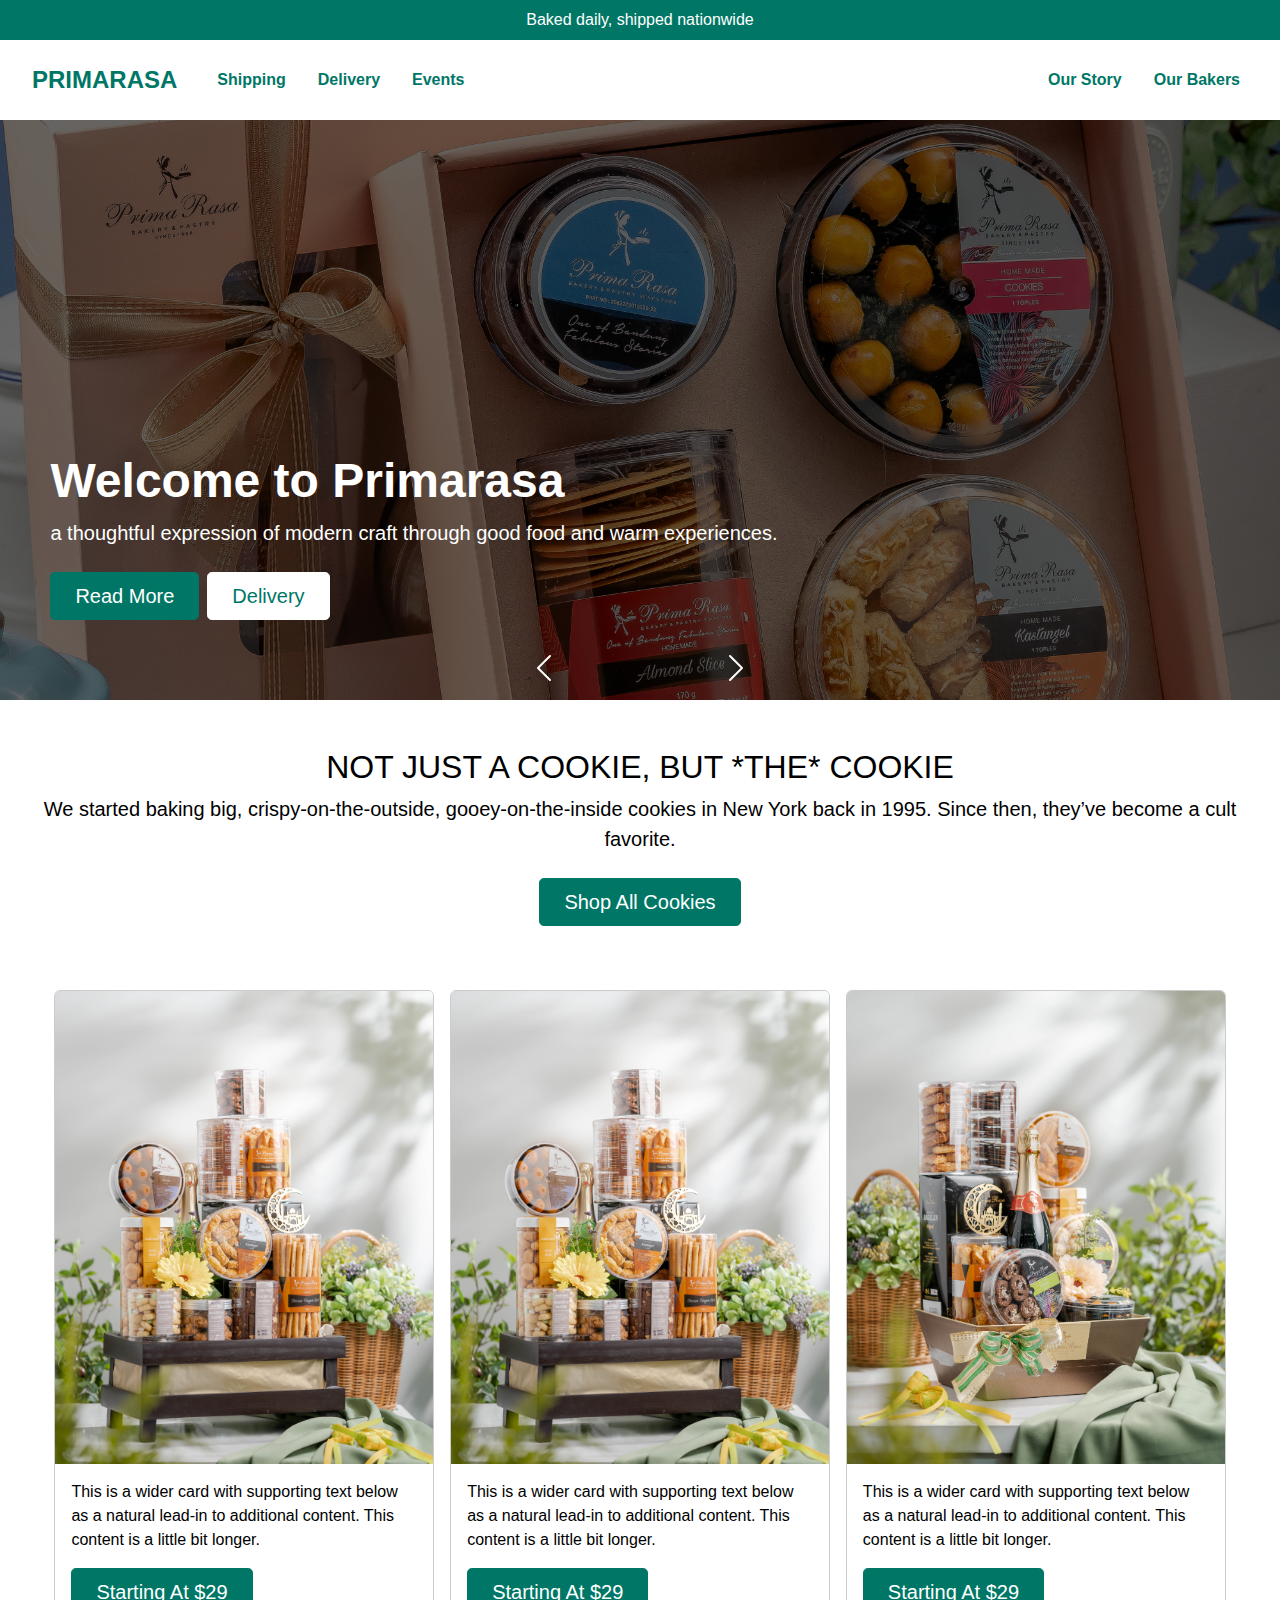
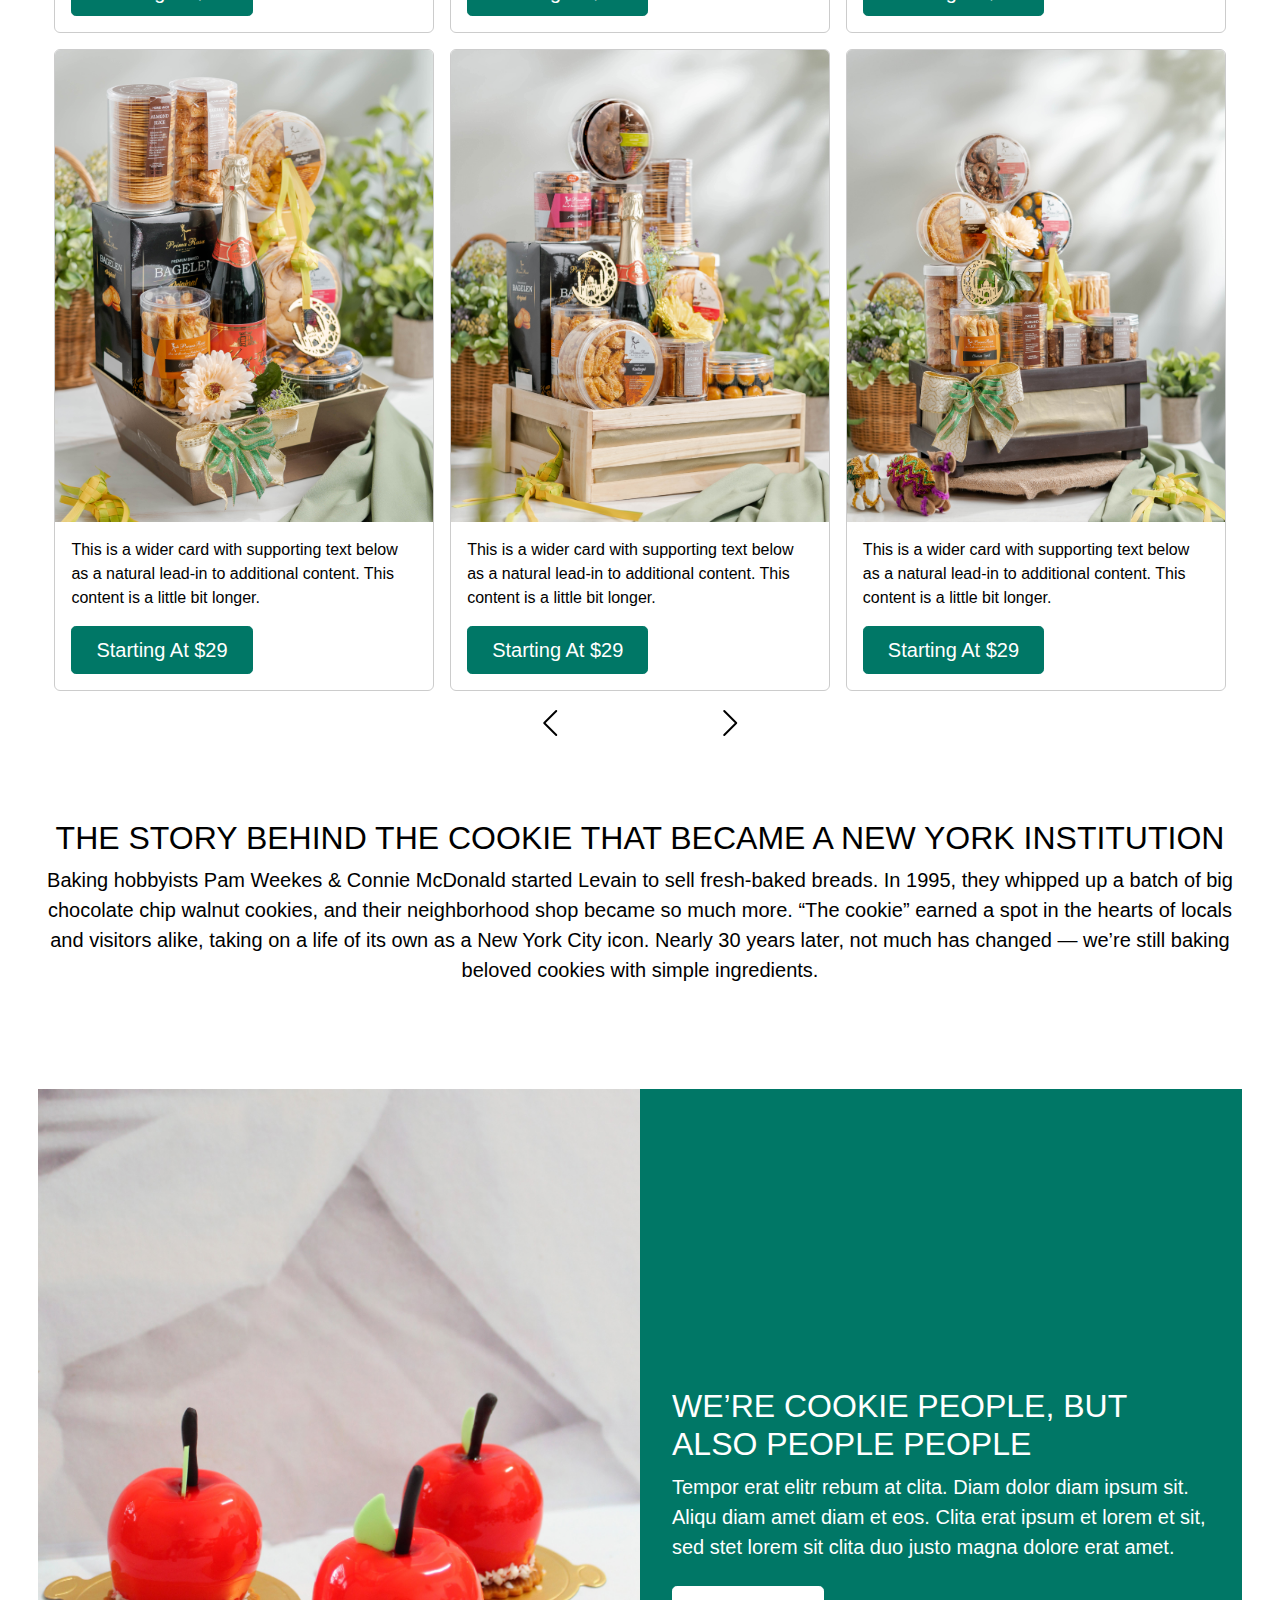
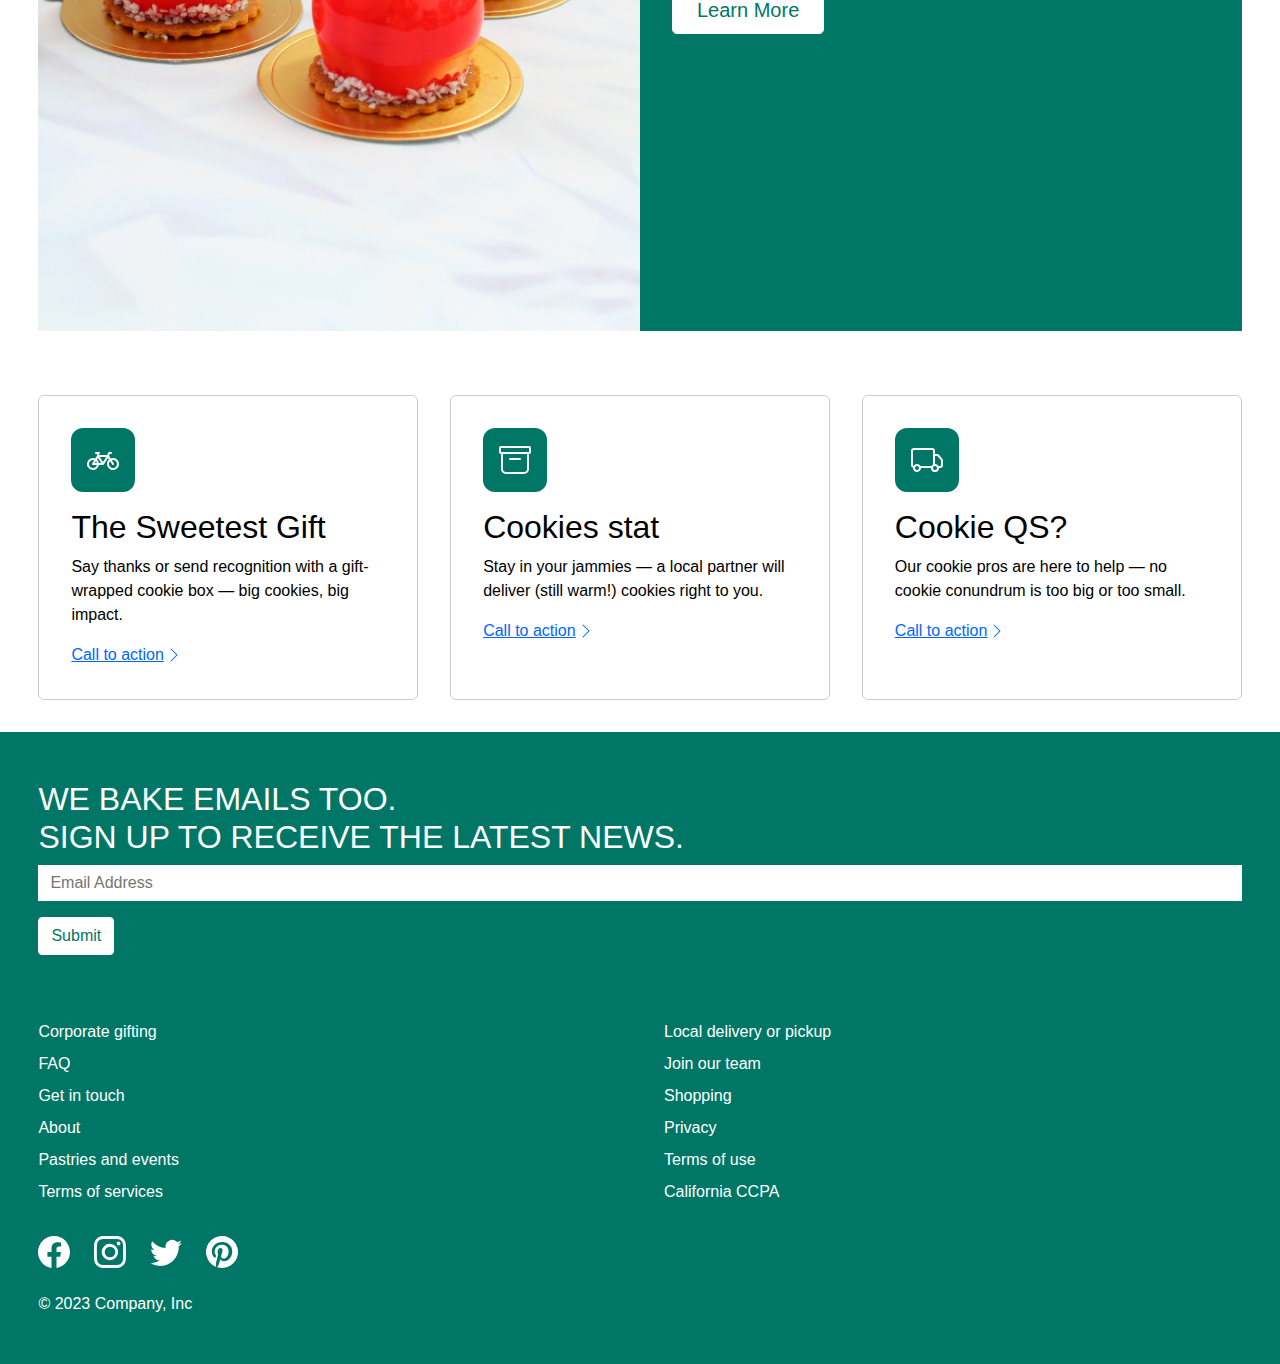
==== commit 1147f3ed: "Added footer and about page" ====
--- a/index.html
+++ b/index.html
@@ -40,7 +40,7 @@
           <a href="#" class="nav-link">Shipping</a>
           <a href="#" class="nav-link">Delivery</a>
           <a href="#" class="nav-link right">Events</a>
-          <a href="#" class="nav-link">Our Story</a>
+          <a href="./public/about.html" class="nav-link">Our Story</a>
           <a href="#" class="nav-link">Our Bakers</a>
       </div>
     </nav>
@@ -225,12 +225,11 @@
         <div class="card">
           <div class="feature-icon-container">
             <svg xmlns="http://www.w3.org/2000/svg" width="2rem" height="2rem" fill="#fff" viewBox="0 0 16 16">
-                <path d="M7.988 12.158c-1.851 0-2.941-1.57-2.941-3.99V7.84c0-2.408 1.101-3.996 2.965-3.996 1.857 0 2.935 1.57 2.935 3.996v.328c0 2.408-1.101 3.99-2.959 3.99ZM8 4.951c-1.008 0-1.629 1.09-1.629 2.895v.31c0 1.81.627 2.895 1.629 2.895s1.623-1.09 1.623-2.895v-.31c0-1.8-.621-2.895-1.623-2.895Z"/>
-                <path d="M16 8A8 8 0 1 1 0 8a8 8 0 0 1 16 0ZM1 8a7 7 0 1 0 14 0A7 7 0 0 0 1 8Z"/>
-            </svg>
-          </div>
-          <h2>Featured title</h2>
-          <p>Paragraph of text beneath the heading to explain the heading. We'll add onto it with another sentence and probably just keep going until we run out of words.</p>
+              <path d="M4 4.5a.5.5 0 0 1 .5-.5H6a.5.5 0 0 1 0 1v.5h4.14l.386-1.158A.5.5 0 0 1 11 4h1a.5.5 0 0 1 0 1h-.64l-.311.935.807 1.29a3 3 0 1 1-.848.53l-.508-.812-2.076 3.322A.5.5 0 0 1 8 10.5H5.959a3 3 0 1 1-1.815-3.274L5 5.856V5h-.5a.5.5 0 0 1-.5-.5zm1.5 2.443-.508.814c.5.444.85 1.054.967 1.743h1.139L5.5 6.943zM8 9.057 9.598 6.5H6.402L8 9.057zM4.937 9.5a1.997 1.997 0 0 0-.487-.877l-.548.877h1.035zM3.603 8.092A2 2 0 1 0 4.937 10.5H3a.5.5 0 0 1-.424-.765l1.027-1.643zm7.947.53a2 2 0 1 0 .848-.53l1.026 1.643a.5.5 0 1 1-.848.53L11.55 8.623z"/>
+            </svg>
+          </div>
+          <h2>The Sweetest Gift</h2>
+          <p>Say thanks or send recognition with a gift-wrapped cookie box — big cookies, big impact.</p>
           <a href="#" class="featured-link">
             <span>Call to action</span>
             <svg xmlns="http://www.w3.org/2000/svg" width="1rem" height="1rem" fill="#06f" viewBox="0 0 16 16">
@@ -241,12 +240,11 @@
         <div class="card">
           <div class="feature-icon-container">
             <svg xmlns="http://www.w3.org/2000/svg" width="2rem" height="2rem" fill="#fff" viewBox="0 0 16 16">
-                <path d="M7.988 12.158c-1.851 0-2.941-1.57-2.941-3.99V7.84c0-2.408 1.101-3.996 2.965-3.996 1.857 0 2.935 1.57 2.935 3.996v.328c0 2.408-1.101 3.99-2.959 3.99ZM8 4.951c-1.008 0-1.629 1.09-1.629 2.895v.31c0 1.81.627 2.895 1.629 2.895s1.623-1.09 1.623-2.895v-.31c0-1.8-.621-2.895-1.623-2.895Z"/>
-                <path d="M16 8A8 8 0 1 1 0 8a8 8 0 0 1 16 0ZM1 8a7 7 0 1 0 14 0A7 7 0 0 0 1 8Z"/>
-            </svg>
-          </div>
-          <h2>Featured title</h2>
-          <p>Paragraph of text beneath the heading to explain the heading. We'll add onto it with another sentence and probably just keep going until we run out of words.</p>
+              <path d="M0 2a1 1 0 0 1 1-1h14a1 1 0 0 1 1 1v2a1 1 0 0 1-1 1v7.5a2.5 2.5 0 0 1-2.5 2.5h-9A2.5 2.5 0 0 1 1 12.5V5a1 1 0 0 1-1-1V2zm2 3v7.5A1.5 1.5 0 0 0 3.5 14h9a1.5 1.5 0 0 0 1.5-1.5V5H2zm13-3H1v2h14V2zM5 7.5a.5.5 0 0 1 .5-.5h5a.5.5 0 0 1 0 1h-5a.5.5 0 0 1-.5-.5z"/>
+            </svg>
+          </div>
+          <h2>Cookies stat</h2>
+          <p>Stay in your jammies — a local partner will deliver (still warm!) cookies right to you.</p>
           <a href="#" class="featured-link">
             <span>Call to action</span>
             <svg xmlns="http://www.w3.org/2000/svg" width="1rem" height="1rem" fill="#06f" viewBox="0 0 16 16">
@@ -257,12 +255,11 @@
         <div class="card">
           <div class="feature-icon-container">
             <svg xmlns="http://www.w3.org/2000/svg" width="2rem" height="2rem" fill="#fff" viewBox="0 0 16 16">
-                <path d="M7.988 12.158c-1.851 0-2.941-1.57-2.941-3.99V7.84c0-2.408 1.101-3.996 2.965-3.996 1.857 0 2.935 1.57 2.935 3.996v.328c0 2.408-1.101 3.99-2.959 3.99ZM8 4.951c-1.008 0-1.629 1.09-1.629 2.895v.31c0 1.81.627 2.895 1.629 2.895s1.623-1.09 1.623-2.895v-.31c0-1.8-.621-2.895-1.623-2.895Z"/>
-                <path d="M16 8A8 8 0 1 1 0 8a8 8 0 0 1 16 0ZM1 8a7 7 0 1 0 14 0A7 7 0 0 0 1 8Z"/>
-            </svg>
-          </div>
-          <h2>Featured title</h2>
-          <p>Paragraph of text beneath the heading to explain the heading. We'll add onto it with another sentence and probably just keep going until we run out of words.</p>
+              <path d="M0 3.5A1.5 1.5 0 0 1 1.5 2h9A1.5 1.5 0 0 1 12 3.5V5h1.02a1.5 1.5 0 0 1 1.17.563l1.481 1.85a1.5 1.5 0 0 1 .329.938V10.5a1.5 1.5 0 0 1-1.5 1.5H14a2 2 0 1 1-4 0H5a2 2 0 1 1-3.998-.085A1.5 1.5 0 0 1 0 10.5v-7zm1.294 7.456A1.999 1.999 0 0 1 4.732 11h5.536a2.01 2.01 0 0 1 .732-.732V3.5a.5.5 0 0 0-.5-.5h-9a.5.5 0 0 0-.5.5v7a.5.5 0 0 0 .294.456zM12 10a2 2 0 0 1 1.732 1h.768a.5.5 0 0 0 .5-.5V8.35a.5.5 0 0 0-.11-.312l-1.48-1.85A.5.5 0 0 0 13.02 6H12v4zm-9 1a1 1 0 1 0 0 2 1 1 0 0 0 0-2zm9 0a1 1 0 1 0 0 2 1 1 0 0 0 0-2z"/>            
+            </svg>
+          </div>
+          <h2>Cookie QS?</h2>
+          <p>Our cookie pros are here to help — no cookie conundrum is too big or too small.</p>
           <a href="#" class="featured-link">
             <span>Call to action</span>
             <svg xmlns="http://www.w3.org/2000/svg" width="1rem" height="1rem" fill="#06f" viewBox="0 0 16 16">
@@ -272,6 +269,53 @@
         </div>
       </div>
     </section>
+
+    <footer>
+      <div class="container footer">
+        <div class="footer-container">
+          <div class="grid footer-grid">
+            <div class="input-container">
+              <h2>WE BAKE EMAILS TOO.<br>SIGN UP TO RECEIVE THE LATEST NEWS.</h2>
+              <input type="email" class="form" placeholder="Email Address">
+              <button type="submit" class="btn secondary small">Submit</button>
+            </div>
+            <div class="footer-navs">
+              <div class="footer-item">
+                <a href="#">Corporate gifting</a>
+                <a href="#">FAQ</a>
+                <a href="#">Get in touch</a>
+                <a href="#">About</a>
+                <a href="#">Pastries and events</a>
+                <a href="#">Terms of services</a>  
+              </div>
+              <div class="footer-item">
+                <a href="#">Local delivery or pickup</a>
+                <a href="#">Join our team</a>
+                <a href="#">Shopping</a>
+                <a href="#">Privacy</a>
+                <a href="#">Terms of use</a>
+                <a href="#">California CCPA</a>  
+              </div>
+            </div>
+          </div>
+          <div class="social">
+            <svg xmlns="http://www.w3.org/2000/svg" width="2rem" height="2rem" fill="currentColor" class="bi bi-facebook" viewBox="0 0 16 16">
+              <path d="M16 8.049c0-4.446-3.582-8.05-8-8.05C3.58 0-.002 3.603-.002 8.05c0 4.017 2.926 7.347 6.75 7.951v-5.625h-2.03V8.05H6.75V6.275c0-2.017 1.195-3.131 3.022-3.131.876 0 1.791.157 1.791.157v1.98h-1.009c-.993 0-1.303.621-1.303 1.258v1.51h2.218l-.354 2.326H9.25V16c3.824-.604 6.75-3.934 6.75-7.951z"/>
+            </svg>
+            <svg xmlns="http://www.w3.org/2000/svg" width="2rem" height="2rem" fill="currentColor" class="bi bi-instagram" viewBox="0 0 16 16">
+              <path d="M8 0C5.829 0 5.556.01 4.703.048 3.85.088 3.269.222 2.76.42a3.917 3.917 0 0 0-1.417.923A3.927 3.927 0 0 0 .42 2.76C.222 3.268.087 3.85.048 4.7.01 5.555 0 5.827 0 8.001c0 2.172.01 2.444.048 3.297.04.852.174 1.433.372 1.942.205.526.478.972.923 1.417.444.445.89.719 1.416.923.51.198 1.09.333 1.942.372C5.555 15.99 5.827 16 8 16s2.444-.01 3.298-.048c.851-.04 1.434-.174 1.943-.372a3.916 3.916 0 0 0 1.416-.923c.445-.445.718-.891.923-1.417.197-.509.332-1.09.372-1.942C15.99 10.445 16 10.173 16 8s-.01-2.445-.048-3.299c-.04-.851-.175-1.433-.372-1.941a3.926 3.926 0 0 0-.923-1.417A3.911 3.911 0 0 0 13.24.42c-.51-.198-1.092-.333-1.943-.372C10.443.01 10.172 0 7.998 0h.003zm-.717 1.442h.718c2.136 0 2.389.007 3.232.046.78.035 1.204.166 1.486.275.373.145.64.319.92.599.28.28.453.546.598.92.11.281.24.705.275 1.485.039.843.047 1.096.047 3.231s-.008 2.389-.047 3.232c-.035.78-.166 1.203-.275 1.485a2.47 2.47 0 0 1-.599.919c-.28.28-.546.453-.92.598-.28.11-.704.24-1.485.276-.843.038-1.096.047-3.232.047s-2.39-.009-3.233-.047c-.78-.036-1.203-.166-1.485-.276a2.478 2.478 0 0 1-.92-.598 2.48 2.48 0 0 1-.6-.92c-.109-.281-.24-.705-.275-1.485-.038-.843-.046-1.096-.046-3.233 0-2.136.008-2.388.046-3.231.036-.78.166-1.204.276-1.486.145-.373.319-.64.599-.92.28-.28.546-.453.92-.598.282-.11.705-.24 1.485-.276.738-.034 1.024-.044 2.515-.045v.002zm4.988 1.328a.96.96 0 1 0 0 1.92.96.96 0 0 0 0-1.92zm-4.27 1.122a4.109 4.109 0 1 0 0 8.217 4.109 4.109 0 0 0 0-8.217zm0 1.441a2.667 2.667 0 1 1 0 5.334 2.667 2.667 0 0 1 0-5.334z"/>
+            </svg>
+            <svg xmlns="http://www.w3.org/2000/svg" width="2rem" height="2rem" fill="currentColor" class="bi bi-twitter" viewBox="0 0 16 16">
+              <path d="M5.026 15c6.038 0 9.341-5.003 9.341-9.334 0-.14 0-.282-.006-.422A6.685 6.685 0 0 0 16 3.542a6.658 6.658 0 0 1-1.889.518 3.301 3.301 0 0 0 1.447-1.817 6.533 6.533 0 0 1-2.087.793A3.286 3.286 0 0 0 7.875 6.03a9.325 9.325 0 0 1-6.767-3.429 3.289 3.289 0 0 0 1.018 4.382A3.323 3.323 0 0 1 .64 6.575v.045a3.288 3.288 0 0 0 2.632 3.218 3.203 3.203 0 0 1-.865.115 3.23 3.23 0 0 1-.614-.057 3.283 3.283 0 0 0 3.067 2.277A6.588 6.588 0 0 1 .78 13.58a6.32 6.32 0 0 1-.78-.045A9.344 9.344 0 0 0 5.026 15z"/>
+            </svg>
+            <svg xmlns="http://www.w3.org/2000/svg" width="2rem" height="2rem" fill="currentColor" class="bi bi-pinterest" viewBox="0 0 16 16">
+              <path d="M8 0a8 8 0 0 0-2.915 15.452c-.07-.633-.134-1.606.027-2.297.146-.625.938-3.977.938-3.977s-.239-.479-.239-1.187c0-1.113.645-1.943 1.448-1.943.682 0 1.012.512 1.012 1.127 0 .686-.437 1.712-.663 2.663-.188.796.4 1.446 1.185 1.446 1.422 0 2.515-1.5 2.515-3.664 0-1.915-1.377-3.254-3.342-3.254-2.276 0-3.612 1.707-3.612 3.471 0 .688.265 1.425.595 1.826a.24.24 0 0 1 .056.23c-.061.252-.196.796-.222.907-.035.146-.116.177-.268.107-1-.465-1.624-1.926-1.624-3.1 0-2.523 1.834-4.84 5.286-4.84 2.775 0 4.932 1.977 4.932 4.62 0 2.757-1.739 4.976-4.151 4.976-.811 0-1.573-.421-1.834-.919l-.498 1.902c-.181.695-.669 1.566-.995 2.097A8 8 0 1 0 8 0z"/>
+            </svg>
+          </div>
+          <p class="copyright">© 2023 Company, Inc</p>
+        </div>
+        </div>
+    </footer>
   </main>
   <script src="./js/navbar-collapse.js"></script>
   <script src="./js/carousel.js"></script>
--- a/css/base.css
+++ b/css/base.css
@@ -9,6 +9,11 @@
 
 img, svg {
     display: block;
+}
+
+button {
+    cursor: pointer;
+    background-color: transparent;
 }
 
 a {
--- a/css/components.css
+++ b/css/components.css
@@ -20,7 +20,14 @@
     background-color: #fff;
     border-color: #fff;
     color: #076;
-} 
+}
+
+.btn.small {
+    padding: 0.375rem 0.75rem;
+    font-size: 1rem;
+    line-height: 1.5;
+    border-radius: 0.25rem;
+}
 
 /* carousel */
 .carousel-anchor {
@@ -231,6 +238,7 @@
 .grid {
     display: grid;
     grid-template-columns: 1fr;
+    grid-auto-rows: 1fr;
 }
 
 .collection-item {
@@ -314,4 +322,100 @@
     display: flex;
     align-items: center;
     gap: 0 0.125rem;
-}+}
+
+footer {
+    background-color: #076;
+    color: #fff;
+}
+
+.footer {
+    padding: 3rem 0rem;
+}
+
+.footer-grid {
+    gap: 3rem;
+}
+
+.form {
+    padding: 0.375rem 0.75rem;
+    font-size: 1rem;
+    line-height: 1.5;
+    margin-bottom: 1rem;
+    width: 100%;
+}
+
+.input-container {
+    display: flex;
+    flex-direction: column;
+    align-items: flex-start;
+}
+
+.input-container > * {
+    display: block;
+}
+
+.footer-navs {
+    display: flex;
+    gap: 0 3rem;
+}
+
+.footer-navs > * {
+    display: block;
+}
+
+.footer-item {
+    flex: 0.5;
+    display: flex;
+    flex-direction: column;
+    align-items: flex-start;
+}
+
+.footer-item > a{
+    display: block;
+    text-decoration: none;
+    margin-bottom: 0.5rem;
+    color: #fff;
+}
+
+.footer-container {
+    display: flex;
+    flex-direction: column;
+    gap: 1.5rem 0;
+}
+
+.social-container > * {
+    display: block;
+}
+
+.social {
+    display: flex;
+    gap: 0 1.5rem;
+}
+
+.copyright {
+    margin-bottom: 0;
+}
+
+.about-story {
+    padding: 2rem 0;
+    gap: 2rem;
+}
+
+.about-story > * {
+    display: block;
+}
+
+.story-image {
+    background: url(../assets/BAGELEN\ BASAH\ DUS.JPG) center center no-repeat scroll;
+    background-size: cover;
+}
+
+.story-container {
+    display: flex;
+    flex-direction: column;
+}
+
+.story-containerstory > * {
+    display: block;
+}
--- a/css/queries.css
+++ b/css/queries.css
@@ -27,8 +27,14 @@
     .featured {
         grid-template-columns: repeat(3, 1fr);
     }
+    .footer {
+        grid-template-columns: repeat(2, 1fr);
+    }
 }
 @media (min-width: 1200px){
+    .about-story {
+        grid-template-columns: repeat(2, 1fr);
+    }
 }
 @media (min-width: 1400px){
 }